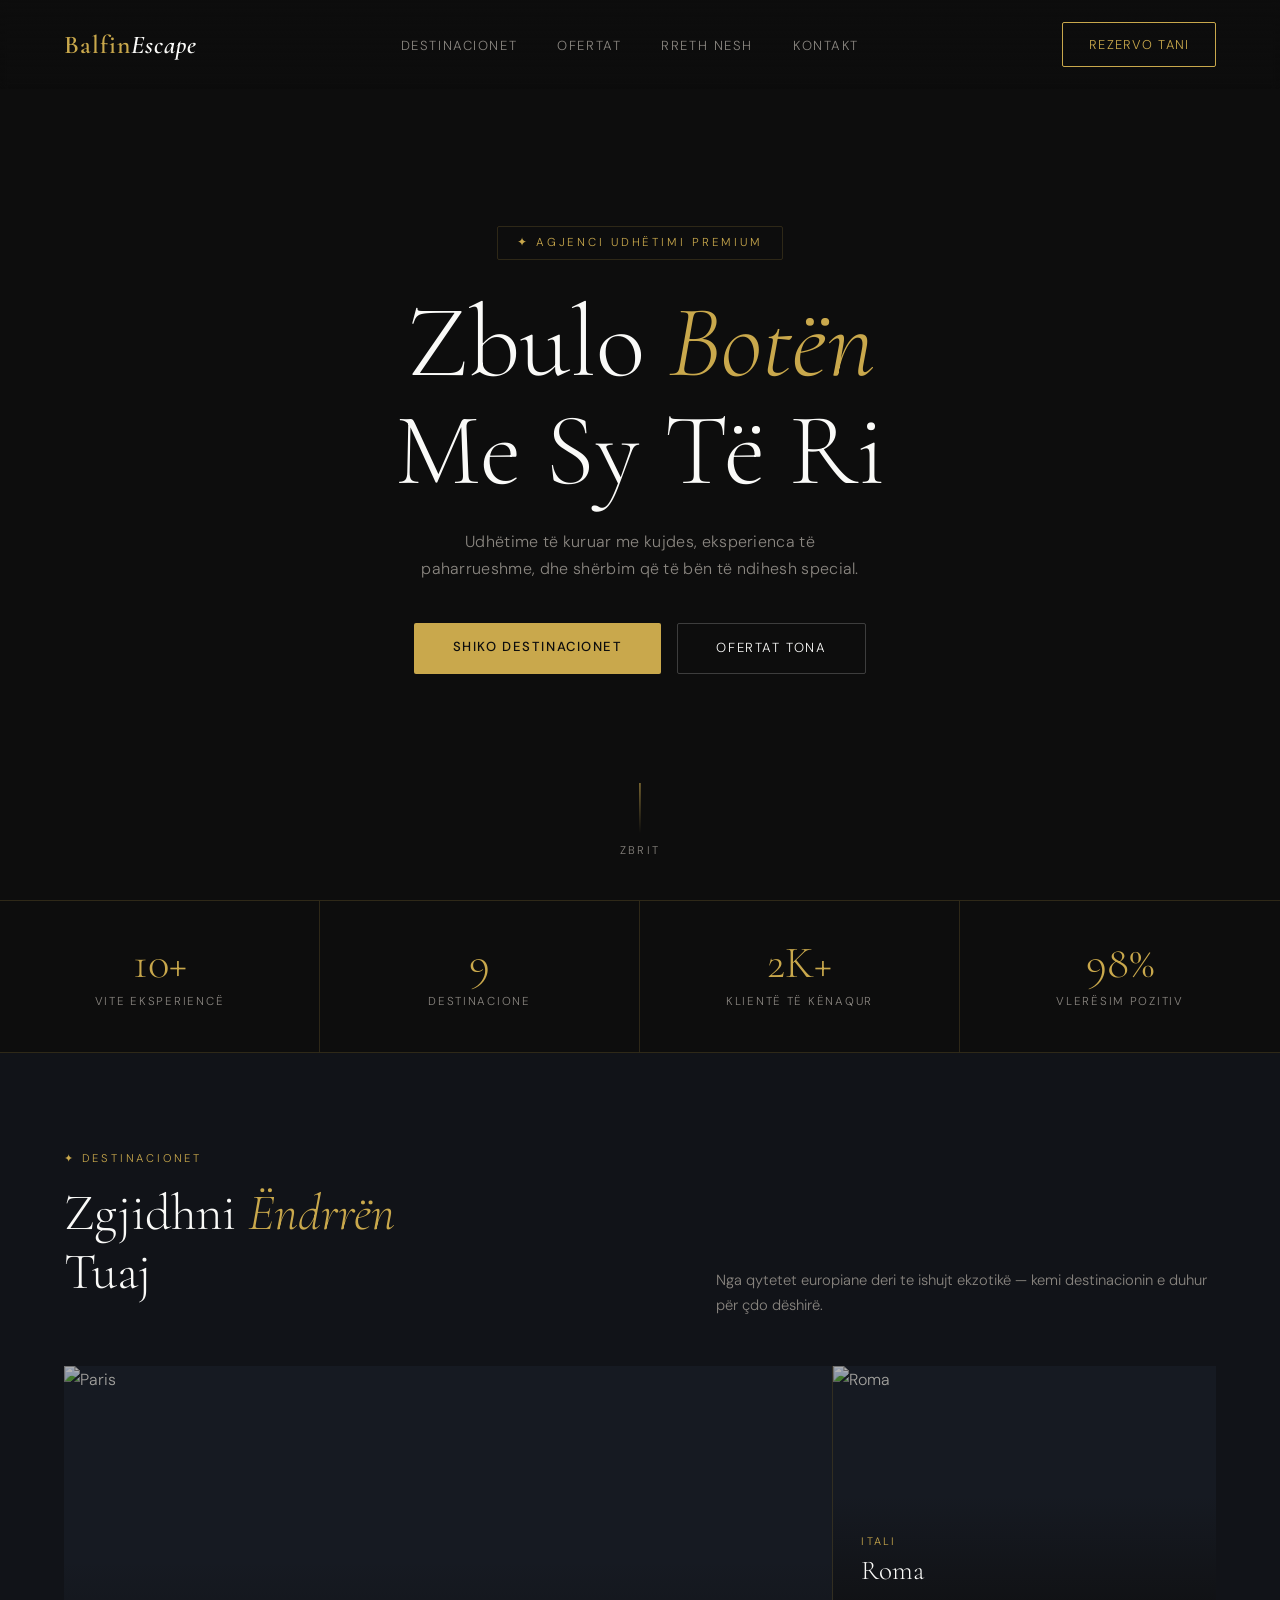
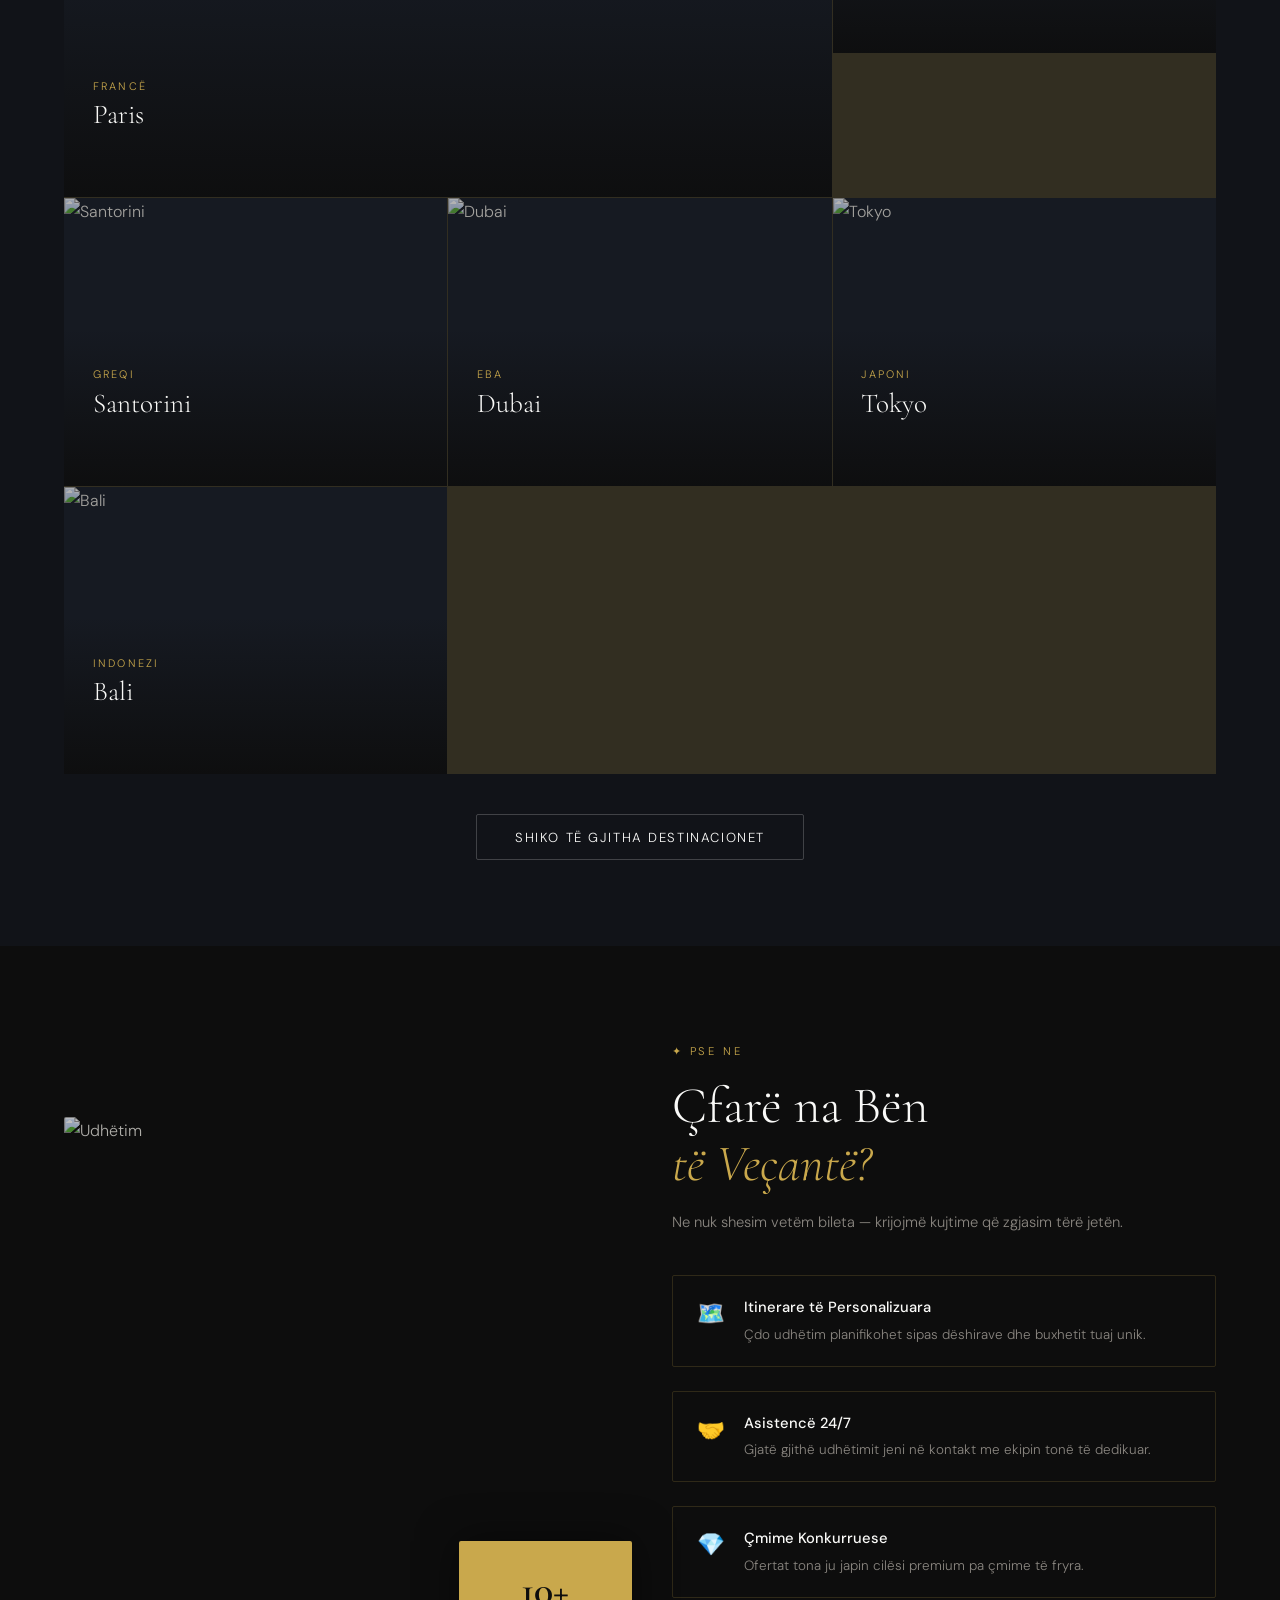
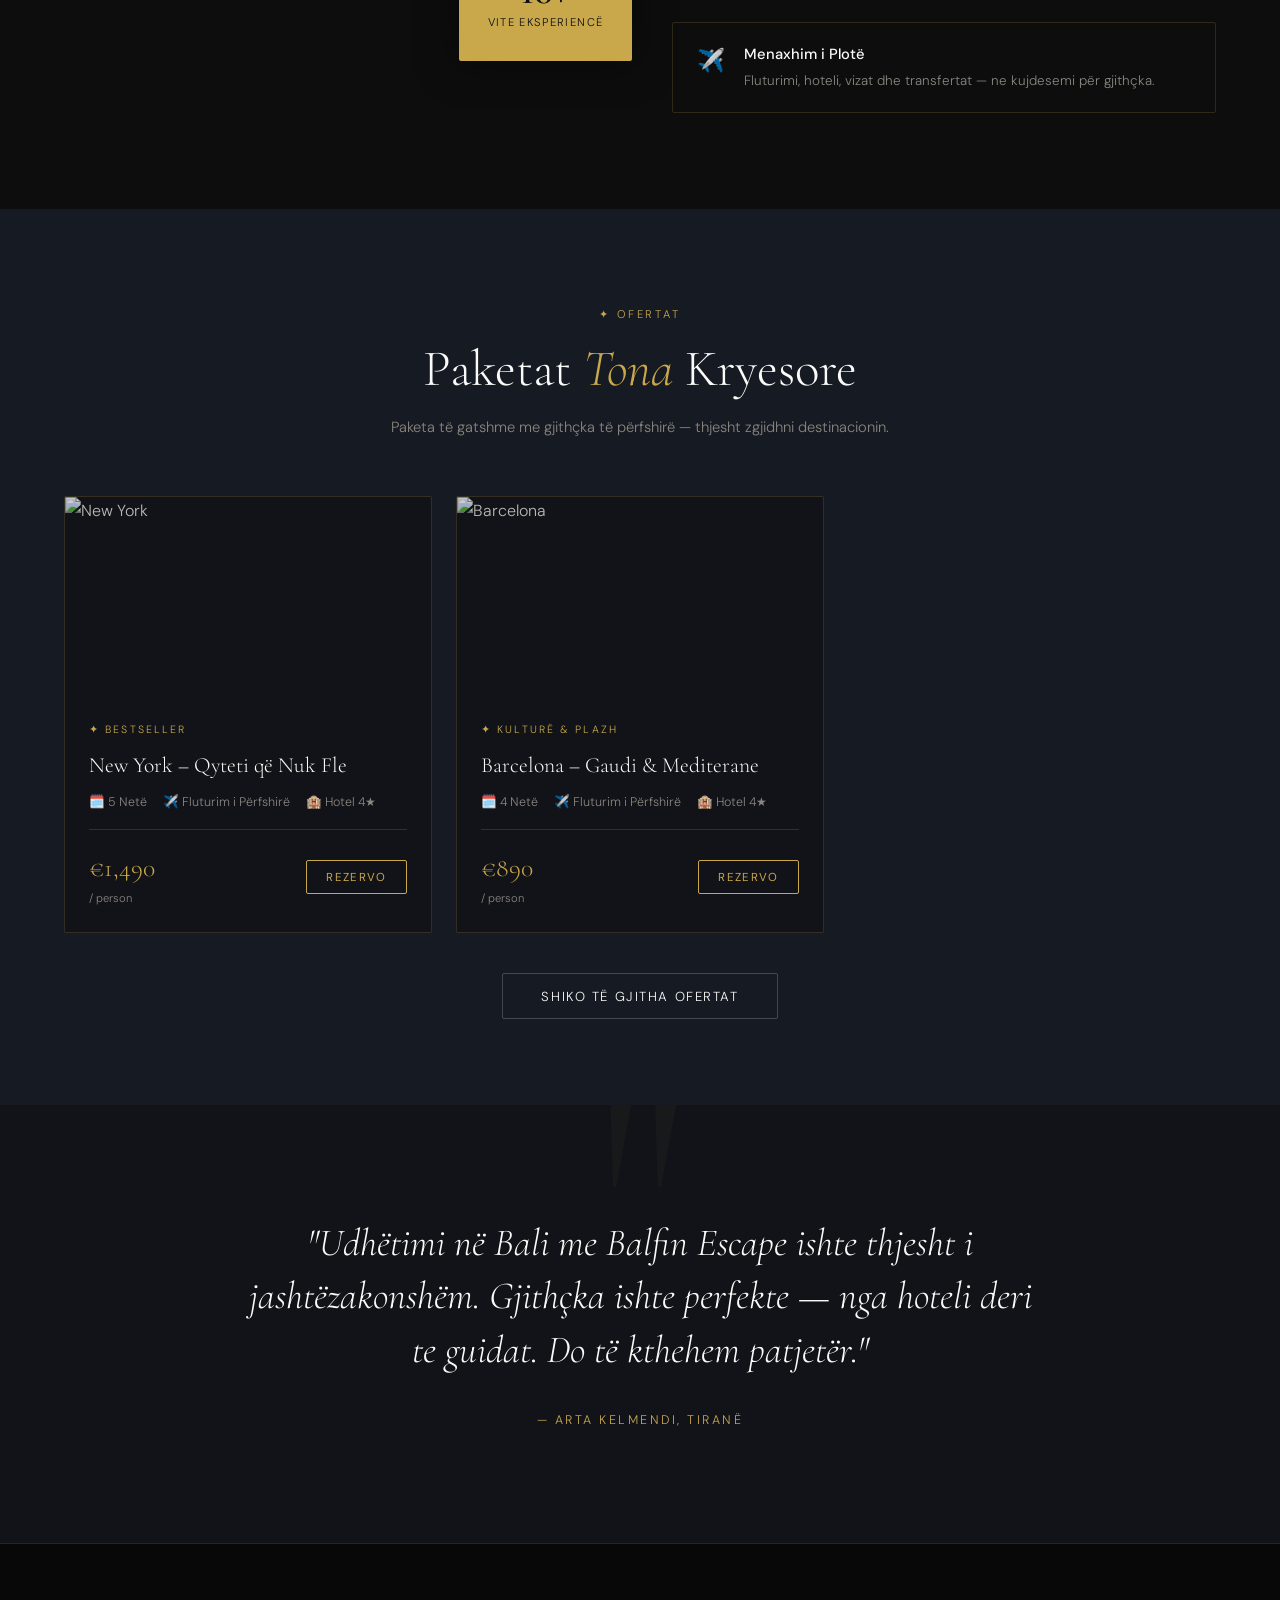
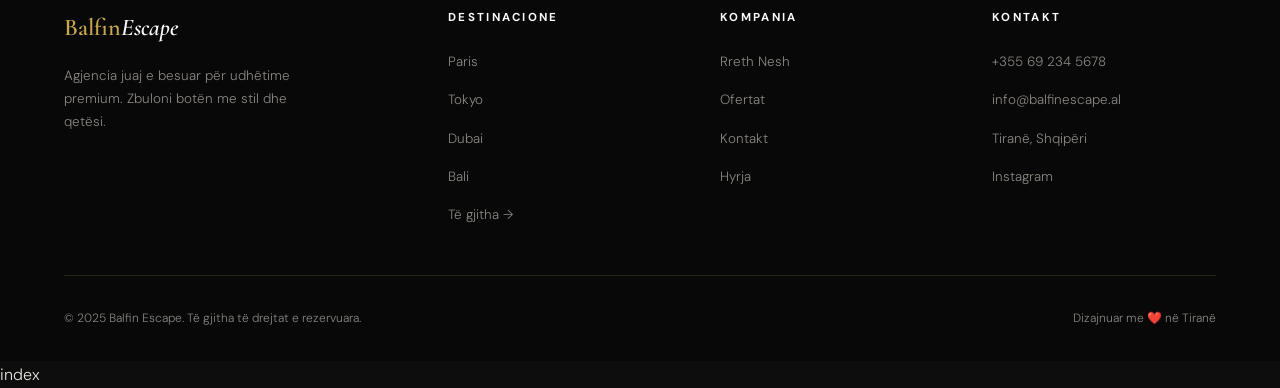
==== TravelAgency_Final/index.html @ 467d6615 "Kodi i ri nga Thalia" ====
<!DOCTYPE html>
<html lang="sq">
<head>
  <meta charset="UTF-8" />
  <meta name="viewport" content="width=device-width, initial-scale=1.0"/>
  <title>Balfin Escape – Udhëtime që Nuk Harrohen</title>
  <link href="https://fonts.googleapis.com/css2?family=Cormorant+Garamond:ital,wght@0,300;0,400;0,600;1,300;1,400&family=DM+Sans:wght@300;400;500&display=swap" rel="stylesheet"/>
  <link rel="stylesheet" href="css/style.css">
</head>
<body>

<nav id="navbar">
  <div class="nav-logo">Balfin<span>Escape</span></div>
  <ul class="nav-links">
    <li><a href="#destinations">Destinacionet</a></li>
    <li><a href="#offers">Ofertat</a></li>
    <li><a href="#why">Rreth Nesh</a></li>
    <li><a href="contact.html">Kontakt</a></li>
  </ul>
  <a href="booking.html" class="nav-cta">Rezervo Tani</a>
</nav>

<section class="hero">
  <div class="hero-bg"></div>
  <div class="hero-content">
    <div class="hero-tag">✦ Agjenci Udhëtimi Premium</div>
    <h1>Zbulo <em>Botën</em><br/>Me Sy Të Ri</h1>
    <p>Udhëtime të kuruar me kujdes, eksperienca të paharrueshme, dhe shërbim që të bën të ndihesh special.</p>
    <div class="hero-btns">
      <a href="#destinations" class="btn-primary">Shiko Destinacionet</a>
      <a href="offers.html" class="btn-outline">Ofertat Tona</a>
    </div>
  </div>
  <div class="hero-scroll">
    <div class="scroll-line"></div>
    Zbrit
  </div>
</section>

<div class="stats">
  <div class="stat-item"><div class="stat-num">10+</div><div class="stat-label">Vite Eksperiencë</div></div>
  <div class="stat-item"><div class="stat-num">9</div><div class="stat-label">Destinacione</div></div>
  <div class="stat-item"><div class="stat-num">2K+</div><div class="stat-label">Klientë të Kënaqur</div></div>
  <div class="stat-item"><div class="stat-num">98%</div><div class="stat-label">Vlerësim Pozitiv</div></div>
</div>

<section id="destinations">
  <div class="destinations-header">
    <div>
      <div class="section-label">✦ Destinacionet</div>
      <h2 class="section-title">Zgjidhni <em>Ëndrrën</em><br/>Tuaj</h2>
    </div>
    <p class="section-sub">Nga qytetet europiane deri te ishujt ekzotikë — kemi destinacionin e duhur për çdo dëshirë.</p>
  </div>
  <div class="dest-grid">
    <div class="dest-card">
      <img src="https://images.unsplash.com/photo-1499856871958-5b9627545d1a?w=1200&q=80" alt="Paris"/>
      <div class="dest-overlay"><div class="dest-country">Francë</div><div class="dest-city">Paris</div><a href="destinations.html" class="dest-btn">Zbulo →</a></div>
    </div>
    <div class="dest-card">
      <img src="https://images.unsplash.com/photo-1515542622106-78bda8ba0e5b?w=800&q=80" alt="Roma"/>
      <div class="dest-overlay"><div class="dest-country">Itali</div><div class="dest-city">Roma</div><a href="destinations.html" class="dest-btn">Zbulo →</a></div>
    </div>
    <div class="dest-card">
      <img src="https://images.unsplash.com/photo-1513407030348-c983a97b98d8?w=800&q=80" alt="Santorini"/>
      <div class="dest-overlay"><div class="dest-country">Greqi</div><div class="dest-city">Santorini</div><a href="destinations.html" class="dest-btn">Zbulo →</a></div>
    </div>
    <div class="dest-card">
      <img src="https://images.unsplash.com/photo-1518684079-3c830dcef090?w=800&q=80" alt="Dubai"/>
      <div class="dest-overlay"><div class="dest-country">EBA</div><div class="dest-city">Dubai</div><a href="destinations.html" class="dest-btn">Zbulo →</a></div>
    </div>
    <div class="dest-card">
      <img src="https://images.unsplash.com/photo-1540959733332-eab4deabeeaf?w=800&q=80" alt="Tokyo"/>
      <div class="dest-overlay"><div class="dest-country">Japoni</div><div class="dest-city">Tokyo</div><a href="destinations.html" class="dest-btn">Zbulo →</a></div>
    </div>
    <div class="dest-card">
      <img src="https://images.unsplash.com/photo-1537996194471-e657df975ab4?w=800&q=80" alt="Bali"/>
      <div class="dest-overlay"><div class="dest-country">Indonezi</div><div class="dest-city">Bali</div><a href="destinations.html" class="dest-btn">Zbulo →</a></div>
    </div>
  </div>
  <div style="text-align:center;margin-top:3rem;">
    <a href="destinations.html" class="btn-outline">Shiko të gjitha Destinacionet</a>
  </div>
</section>

<section id="why">
  <div class="why-grid">
    <div class="why-visual">
      <img class="why-img" src="https://images.unsplash.com/photo-1488085061387-422e29b40080?w=900&q=80" alt="Udhëtim"/>
      <div class="why-badge"><div class="badge-num">10+</div><div class="badge-text">Vite Eksperiencë</div></div>
    </div>
    <div>
      <div class="section-label">✦ Pse Ne</div>
      <h2 class="section-title">Çfarë na Bën<br/><em>të Veçantë?</em></h2>
      <p class="section-sub" style="margin-bottom:0;">Ne nuk shesim vetëm bileta — krijojmë kujtime që zgjasim tërë jetën.</p>
      <ul class="why-list">
        <li class="why-item"><span class="why-icon">🗺️</span><div><div class="why-item-title">Itinerare të Personalizuara</div><div class="why-item-text">Çdo udhëtim planifikohet sipas dëshirave dhe buxhetit tuaj unik.</div></div></li>
        <li class="why-item"><span class="why-icon">🤝</span><div><div class="why-item-title">Asistencë 24/7</div><div class="why-item-text">Gjatë gjithë udhëtimit jeni në kontakt me ekipin tonë të dedikuar.</div></div></li>
        <li class="why-item"><span class="why-icon">💎</span><div><div class="why-item-title">Çmime Konkurruese</div><div class="why-item-text">Ofertat tona ju japin cilësi premium pa çmime të fryra.</div></div></li>
        <li class="why-item"><span class="why-icon">✈️</span><div><div class="why-item-title">Menaxhim i Plotë</div><div class="why-item-text">Fluturimi, hoteli, vizat dhe transfertat — ne kujdesemi për gjithçka.</div></div></li>
      </ul>
    </div>
  </div>
</section>

<section id="offers">
  <div style="text-align:center;margin-bottom:3.5rem;">
    <div class="section-label">✦ Ofertat</div>
    <h2 class="section-title">Paketat <em>Tona</em> Kryesore</h2>
    <p class="section-sub" style="margin:0 auto;">Paketa të gatshme me gjithçka të përfshirë — thjesht zgjidhni destinacionin.</p>
  </div>
  <div class="offers-grid">
    <div class="offer-card">
      <div class="offer-img"><img src="https://images.unsplash.com/photo-1538970272646-f61fabb3a8a2?w=600&q=80" alt="New York"/></div>
      <div class="offer-body">
        <div class="offer-tag">✦ Bestseller</div>
        <div class="offer-title">New York – Qyteti që Nuk Fle</div>
        <div class="offer-details"><span>🗓️ 5 Netë</span><span>✈️ Fluturim i Përfshirë</span><span>🏨 Hotel 4★</span></div>
        <div class="offer-price"><div><div class="price-num">€1,490</div><div class="price-per">/ person</div></div><button class="book-btn" onclick="location.href='booking.html'">Rezervo</button></div>
      </div>
    </div>
    <div class="offer-card">
      <div class="offer-img"><img src="https://images.unsplash.com/photo-1583422409516-2895a77efded?w=600&q=80" alt="Barcelona"/></div>
      <div class="offer-body">
        <div class="offer-tag">✦ Kulturë & Plazh</div>
        <div class="offer-title">Barcelona – Gaudi & Mediterane</div>
        <div class="offer-details"><span>🗓️ 4 Netë</span><span>✈️ Fluturim i Përfshirë</span><span>🏨 Hotel 4★</span></div>
        <div class="offer-price"><div><div class="price-num">€890</div><div class="price-per">/ person</div></div><button class="book-btn" onclick="location.href='booking.html'">Rezervo</button></div>
      </div>
    </div>
  </div>
  <div style="text-align:center;margin-top:3rem;"><a href="offers.html" class="btn-outline">Shiko të gjitha Ofertat</a></div>
</section>

<section id="testimonial">
  <p class="testimonial-text">"Udhëtimi në Bali me Balfin Escape ishte thjesht i jashtëzakonshëm. Gjithçka ishte perfekte — nga hoteli deri te guidat. Do të kthehem patjetër."</p>
  <div class="testimonial-author">— Arta Kelmendi, Tiranë</div>
</section>

<footer>
  <div class="footer-grid">
    <div>
      <div class="footer-logo">Balfin<span>Escape</span></div>
      <p class="footer-desc">Agjencia juaj e besuar për udhëtime premium. Zbuloni botën me stil dhe qetësi.</p>
    </div>
    <div class="footer-col">
      <h4>Destinacione</h4>
      <ul><li><a href="destinations.html">Paris</a></li><li><a href="destinations.html">Tokyo</a></li><li><a href="destinations.html">Dubai</a></li><li><a href="destinations.html">Bali</a></li><li><a href="destinations.html">Të gjitha →</a></li></ul>
    </div>
    <div class="footer-col">
      <h4>Kompania</h4>
      <ul><li><a href="about.html">Rreth Nesh</a></li><li><a href="offers.html">Ofertat</a></li><li><a href="contact.html">Kontakt</a></li><li><a href="login.html">Hyrja</a></li></ul>
    </div>
    <div class="footer-col">
      <h4>Kontakt</h4>
      <ul><li><a href="tel:+355692345678">+355 69 234 5678</a></li><li><a href="mailto:info@balfinescape.al">info@balfinescape.al</a></li><li><a href="#">Tiranë, Shqipëri</a></li><li><a href="#">Instagram</a></li></ul>
    </div>
  </div>
  <div class="footer-bottom">
    <span>© 2025 Balfin Escape. Të gjitha të drejtat e rezervuara.</span>
    <span>Dizajnuar me ❤️ në Tiranë</span>
  </div>
</footer>

<script src="js/script.js"></script>
</body>
</html> index
---- TravelAgency_Final/css/style.css ----
:root {
  --gold:       #C9A84C;
  --gold-light: #E8D5A3;
  --dark:       #0D0D0D;
  --deep:       #111318;
  --panel:      #161A22;
  --border:     rgba(201,168,76,0.18);
  --text:       #E8E6E0;
  --muted:      #8A8680;
  --white:      #FAFAF8;
}

*, *::before, *::after { margin: 0; padding: 0; box-sizing: border-box; }
html { scroll-behavior: smooth; }
body {
  background: var(--dark);
  color: var(--text);
  font-family: 'DM Sans', sans-serif;
  font-weight: 300;
  line-height: 1.7;
  overflow-x: hidden;
}
a { text-decoration: none; color: inherit; }
img { display: block; width: 100%; object-fit: cover; }


nav {
  position: fixed; top: 0; left: 0; right: 0; z-index: 100;
  display: flex; align-items: center; justify-content: space-between;
  padding: 1.4rem 4rem;
  background: linear-gradient(to bottom, rgba(13,13,13,0.95), transparent);
  backdrop-filter: blur(4px);
  transition: background 0.4s;
}
nav.scrolled { background: rgba(13,13,13,0.97); border-bottom: 1px solid var(--border); }
.nav-logo { font-family: 'Cormorant Garamond', serif; font-size: 1.6rem; font-weight: 600; color: var(--gold); letter-spacing: 0.04em; }
.nav-logo span { color: var(--white); font-style: italic; }
.nav-links { display: flex; gap: 2.5rem; list-style: none; }
.nav-links a { font-size: 0.82rem; letter-spacing: 0.12em; text-transform: uppercase; color: var(--muted); transition: color 0.3s; }
.nav-links a:hover { color: var(--gold); }
.nav-cta { font-size: 0.8rem; letter-spacing: 0.1em; text-transform: uppercase; padding: 0.65rem 1.6rem; border: 1px solid var(--gold); color: var(--gold); border-radius: 2px; transition: background 0.3s, color 0.3s; }
.nav-cta:hover { background: var(--gold); color: var(--dark); }


.hero { position: relative; height: 100vh; display: flex; align-items: center; justify-content: center; overflow: hidden; }
.hero-bg {
  position: absolute; inset: 0;
  background: linear-gradient(to bottom, rgba(13,13,13,0.3) 0%, rgba(13,13,13,0.65) 60%, rgba(13,13,13,1) 100%),
    url('https://images.unsplash.com/photo-1506905925346-21bda4d32df4?w=1800&q=80') center/cover no-repeat;
  transform: scale(1.05);
  animation: heroZoom 12s ease-in-out infinite alternate;
}
@keyframes heroZoom { from { transform: scale(1.05); } to { transform: scale(1.12); } }
.hero-content { position: relative; z-index: 2; text-align: center; padding: 0 1.5rem; animation: fadeUp 1.2s ease both; }
@keyframes fadeUp { from { opacity: 0; transform: translateY(30px); } to { opacity: 1; transform: translateY(0); } }
.hero-tag { display: inline-block; font-size: 0.72rem; letter-spacing: 0.25em; text-transform: uppercase; color: var(--gold); border: 1px solid var(--border); padding: 0.4rem 1.2rem; border-radius: 2px; margin-bottom: 1.8rem; }
.hero h1 { font-family: 'Cormorant Garamond', serif; font-size: clamp(3.2rem, 8vw, 7.5rem); font-weight: 300; line-height: 1.05; color: var(--white); margin-bottom: 1.5rem; }
.hero h1 em { color: var(--gold); font-style: italic; }
.hero p { font-size: 1rem; color: var(--muted); max-width: 460px; margin: 0 auto 2.5rem; letter-spacing: 0.02em; }
.hero-btns { display: flex; gap: 1rem; justify-content: center; flex-wrap: wrap; }
.btn-primary { background: var(--gold); color: var(--dark); padding: 0.85rem 2.4rem; font-size: 0.82rem; letter-spacing: 0.12em; text-transform: uppercase; font-weight: 500; border-radius: 2px; transition: opacity 0.3s; }
.btn-primary:hover { opacity: 0.85; }
.btn-outline { border: 1px solid rgba(255,255,255,0.2); color: var(--white); padding: 0.85rem 2.4rem; font-size: 0.82rem; letter-spacing: 0.12em; text-transform: uppercase; border-radius: 2px; transition: border-color 0.3s, color 0.3s; }
.btn-outline:hover { border-color: var(--gold); color: var(--gold); }
.hero-scroll { position: absolute; bottom: 2.5rem; left: 50%; transform: translateX(-50%); display: flex; flex-direction: column; align-items: center; gap: 0.5rem; color: var(--muted); font-size: 0.7rem; letter-spacing: 0.18em; text-transform: uppercase; }
.scroll-line { width: 1px; height: 50px; background: linear-gradient(to bottom, var(--gold), transparent); animation: scrollPulse 2s ease-in-out infinite; }
@keyframes scrollPulse { 0%, 100% { opacity: 0.4; } 50% { opacity: 1; } }


.stats { display: grid; grid-template-columns: repeat(4, 1fr); border-top: 1px solid var(--border); border-bottom: 1px solid var(--border); }
.stat-item { padding: 2.5rem 2rem; text-align: center; border-right: 1px solid var(--border); transition: background 0.3s; }
.stat-item:last-child { border-right: none; }
.stat-item:hover { background: var(--panel); }
.stat-num { font-family: 'Cormorant Garamond', serif; font-size: 2.8rem; font-weight: 300; color: var(--gold); line-height: 1; }
.stat-label { font-size: 0.72rem; letter-spacing: 0.15em; text-transform: uppercase; color: var(--muted); margin-top: 0.4rem; }


section { padding: 6rem 4rem; }
.section-label { font-size: 0.7rem; letter-spacing: 0.25em; text-transform: uppercase; color: var(--gold); margin-bottom: 1rem; }
.section-title { font-family: 'Cormorant Garamond', serif; font-size: clamp(2.2rem, 4vw, 3.5rem); font-weight: 300; line-height: 1.15; color: var(--white); margin-bottom: 1rem; }
.section-title em { font-style: italic; color: var(--gold); }
.section-sub { font-size: 0.92rem; color: var(--muted); max-width: 500px; margin-bottom: 3.5rem; }


#destinations { background: var(--deep); }
.destinations-header { display: flex; justify-content: space-between; align-items: flex-end; margin-bottom: 3rem; flex-wrap: wrap; gap: 1rem; }
.destinations-header .section-sub { margin-bottom: 0; }
.dest-grid { display: grid; grid-template-columns: repeat(3, 1fr); gap: 1px; background: var(--border); }
.dest-card { position: relative; overflow: hidden; cursor: pointer; aspect-ratio: 4/3; background: var(--panel); }
.dest-card:nth-child(1) { grid-column: span 2; aspect-ratio: 16/9; }
.dest-card img { height: 100%; width: 100%; object-fit: cover; transition: transform 0.7s ease, filter 0.5s ease; filter: brightness(0.7) saturate(0.9); }
.dest-card:hover img { transform: scale(1.08); filter: brightness(0.5) saturate(0.7); }
.dest-overlay { position: absolute; inset: 0; background: linear-gradient(to top, rgba(13,13,13,0.9) 0%, transparent 55%); display: flex; flex-direction: column; justify-content: flex-end; padding: 1.8rem; }
.dest-country { font-size: 0.68rem; letter-spacing: 0.2em; text-transform: uppercase; color: var(--gold); margin-bottom: 0.3rem; }
.dest-city { font-family: 'Cormorant Garamond', serif; font-size: 1.7rem; font-weight: 300; color: var(--white); line-height: 1.1; }
.dest-btn { margin-top: 1rem; display: inline-block; font-size: 0.72rem; letter-spacing: 0.15em; text-transform: uppercase; color: var(--gold); border-bottom: 1px solid var(--gold); padding-bottom: 2px; opacity: 0; transform: translateY(8px); transition: opacity 0.4s, transform 0.4s; }
.dest-card:hover .dest-btn { opacity: 1; transform: translateY(0); }


#why { background: var(--dark); }
.why-grid { display: grid; grid-template-columns: 1fr 1fr; gap: 4rem; align-items: center; }
.why-visual { position: relative; }
.why-img { width: 100%; height: 520px; object-fit: cover; border-radius: 2px; filter: brightness(0.75); }
.why-badge { position: absolute; bottom: -1.5rem; right: -1.5rem; background: var(--gold); color: var(--dark); padding: 1.8rem; text-align: center; border-radius: 2px; box-shadow: 0 0 40px rgba(0,0,0,0.5); }
.badge-num { font-family: 'Cormorant Garamond', serif; font-size: 2.5rem; font-weight: 600; line-height: 1; }
.badge-text { font-size: 0.7rem; letter-spacing: 0.12em; text-transform: uppercase; margin-top: 0.2rem; }
.why-list { list-style: none; display: flex; flex-direction: column; gap: 1.5rem; margin-top: 2.5rem; }
.why-item { display: flex; gap: 1.2rem; padding: 1.2rem 1.5rem; border: 1px solid var(--border); border-radius: 2px; transition: border-color 0.3s, background 0.3s; }
.why-item:hover { border-color: var(--gold); background: var(--panel); }
.why-icon { font-size: 1.4rem; flex-shrink: 0; }
.why-item-title { font-weight: 500; color: var(--white); margin-bottom: 0.2rem; font-size: 0.92rem; }
.why-item-text { font-size: 0.84rem; color: var(--muted); }


#offers { background: var(--panel); }
.offers-grid { display: grid; grid-template-columns: repeat(3, 1fr); gap: 1.5rem; }
.offer-card { background: var(--deep); border: 1px solid var(--border); border-radius: 2px; overflow: hidden; transition: transform 0.4s, border-color 0.4s; }
.offer-card:hover { transform: translateY(-6px); border-color: var(--gold); }
.offer-img { height: 200px; overflow: hidden; }
.offer-img img { height: 100%; transition: transform 0.6s; filter: brightness(0.8); }
.offer-card:hover .offer-img img { transform: scale(1.06); }
.offer-body { padding: 1.5rem; }
.offer-tag { font-size: 0.66rem; letter-spacing: 0.2em; text-transform: uppercase; color: var(--gold); margin-bottom: 0.5rem; }
.offer-title { font-family: 'Cormorant Garamond', serif; font-size: 1.35rem; color: var(--white); margin-bottom: 0.5rem; }
.offer-details { display: flex; gap: 1rem; font-size: 0.78rem; color: var(--muted); flex-wrap: wrap; }
.offer-price { display: flex; align-items: center; justify-content: space-between; margin-top: 1rem; padding-top: 1rem; border-top: 1px solid var(--border); }
.price-num { font-family: 'Cormorant Garamond', serif; font-size: 1.6rem; color: var(--gold); font-weight: 300; }
.price-per { font-size: 0.7rem; color: var(--muted); }
.book-btn { font-size: 0.72rem; letter-spacing: 0.12em; text-transform: uppercase; padding: 0.55rem 1.2rem; background: transparent; border: 1px solid var(--gold); color: var(--gold); border-radius: 2px; cursor: pointer; transition: background 0.3s, color 0.3s; font-family: 'DM Sans', sans-serif; }
.book-btn:hover { background: var(--gold); color: var(--dark); }


#testimonial { background: var(--deep); text-align: center; padding: 7rem 4rem; position: relative; overflow: hidden; }
#testimonial::before { content: '"'; font-family: 'Cormorant Garamond', serif; font-size: 20rem; font-weight: 300; color: var(--gold); opacity: 0.04; position: absolute; top: -4rem; left: 50%; transform: translateX(-50%); line-height: 1; pointer-events: none; }
.testimonial-text { font-family: 'Cormorant Garamond', serif; font-size: clamp(1.5rem, 3vw, 2.5rem); font-weight: 300; font-style: italic; color: var(--white); max-width: 800px; margin: 0 auto 2rem; line-height: 1.4; position: relative; z-index: 1; }
.testimonial-author { font-size: 0.78rem; letter-spacing: 0.2em; text-transform: uppercase; color: var(--gold); }


footer { background: #080808; border-top: 1px solid var(--border); padding: 4rem 4rem 2rem; }
.footer-grid { display: grid; grid-template-columns: 1.5fr 1fr 1fr 1fr; gap: 3rem; padding-bottom: 3rem; border-bottom: 1px solid var(--border); margin-bottom: 2rem; }
.footer-logo { font-family: 'Cormorant Garamond', serif; font-size: 1.5rem; font-weight: 600; color: var(--gold); margin-bottom: 1rem; }
.footer-logo span { color: var(--white); font-style: italic; }
.footer-desc { font-size: 0.84rem; color: var(--muted); line-height: 1.7; max-width: 240px; }
.footer-col h4 { font-size: 0.72rem; letter-spacing: 0.2em; text-transform: uppercase; color: var(--white); margin-bottom: 1.2rem; }
.footer-col ul { list-style: none; display: flex; flex-direction: column; gap: 0.7rem; }
.footer-col ul li a { font-size: 0.84rem; color: var(--muted); transition: color 0.3s; }
.footer-col ul li a:hover { color: var(--gold); }
.footer-bottom { display: flex; justify-content: space-between; align-items: center; flex-wrap: wrap; gap: 1rem; font-size: 0.75rem; color: var(--muted); }


@media (max-width: 1100px) {
  nav { padding: 1.2rem 2rem; }
  section { padding: 5rem 2rem; }
  .dest-grid { grid-template-columns: repeat(2, 1fr); }
  .dest-card:nth-child(1) { grid-column: span 2; }
  .offers-grid { grid-template-columns: repeat(2, 1fr); }
  .why-grid { grid-template-columns: 1fr; }
  .why-badge { right: 1rem; }
  .footer-grid { grid-template-columns: 1fr 1fr; }
}
@media (max-width: 700px) {
  nav { padding: 1rem 1.5rem; }
  .nav-links, .nav-cta { display: none; }
  section { padding: 4rem 1.5rem; }
  .stats { grid-template-columns: repeat(2, 1fr); }
  .dest-grid { grid-template-columns: 1fr; }
  .dest-card:nth-child(1) { grid-column: span 1; }
  .offers-grid { grid-template-columns: 1fr; }
  .footer-grid { grid-template-columns: 1fr; gap: 2rem; }
  #testimonial { padding: 5rem 1.5rem; }
}
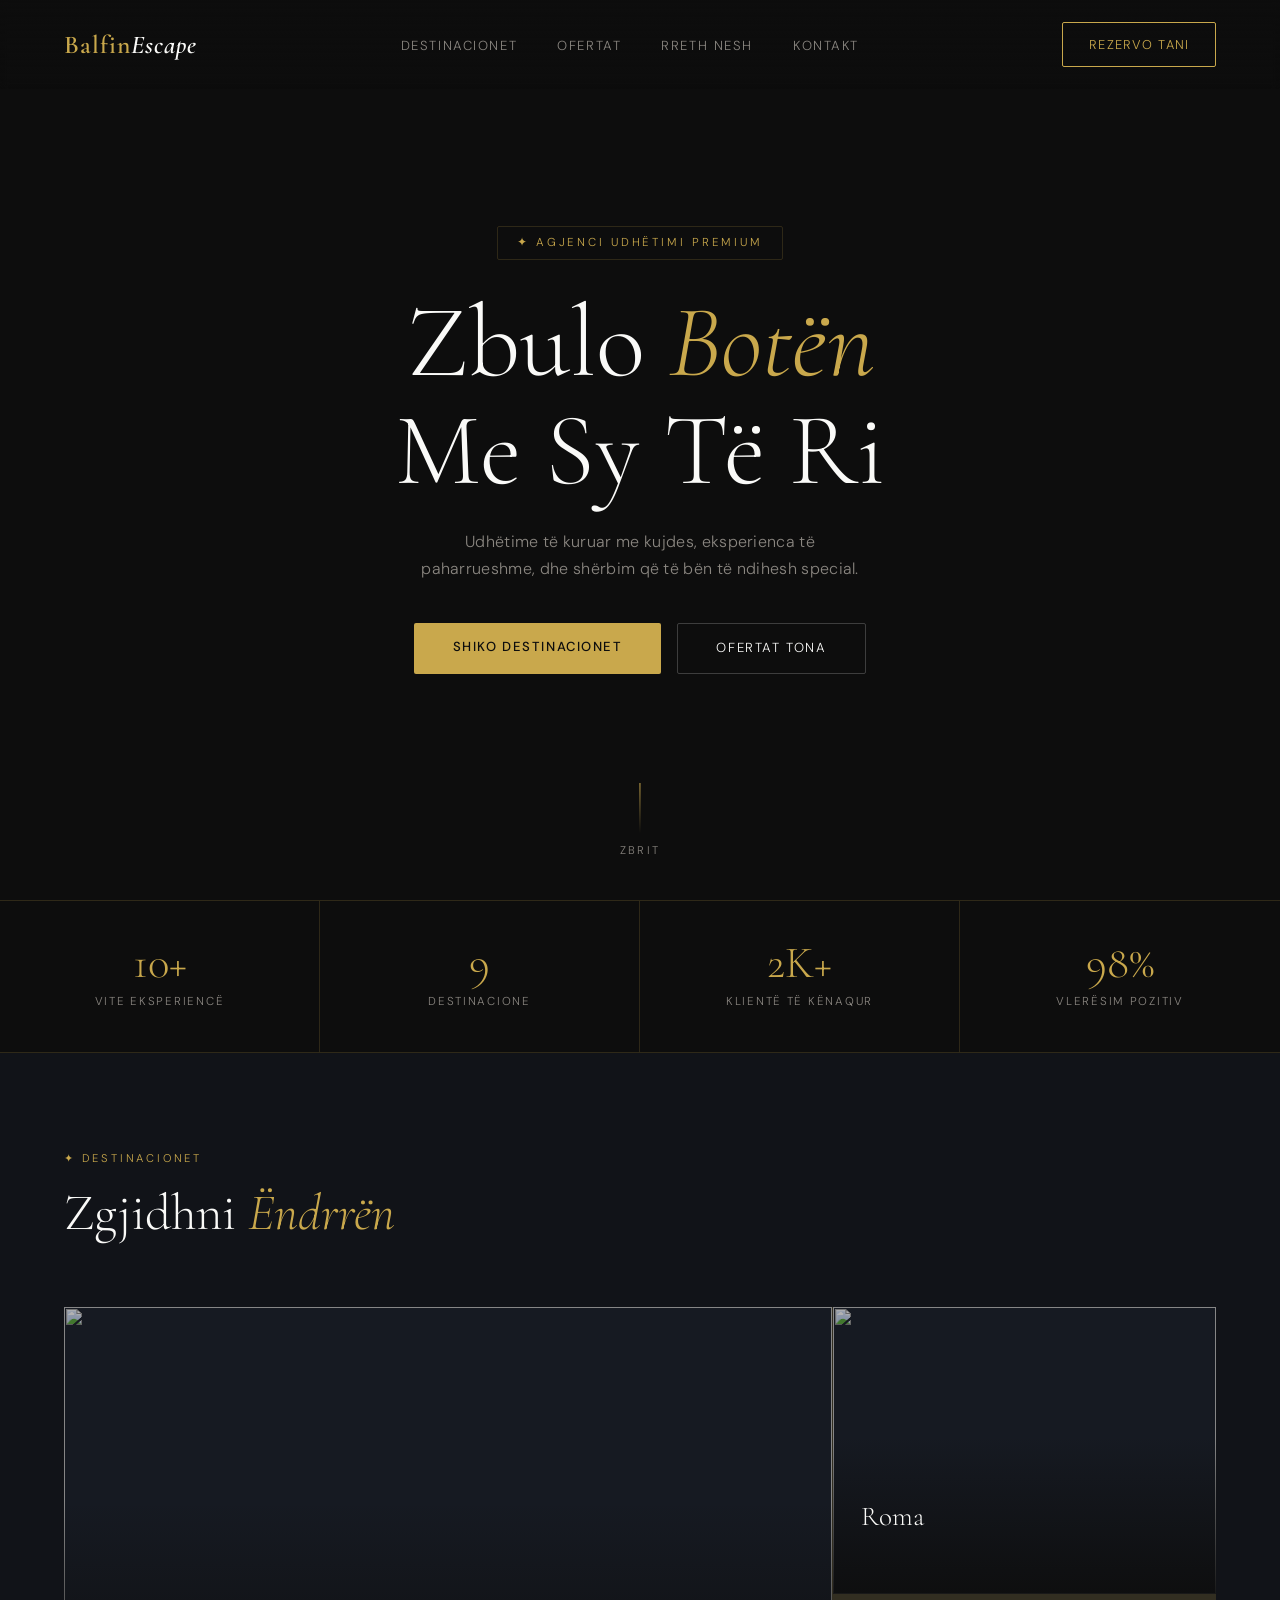
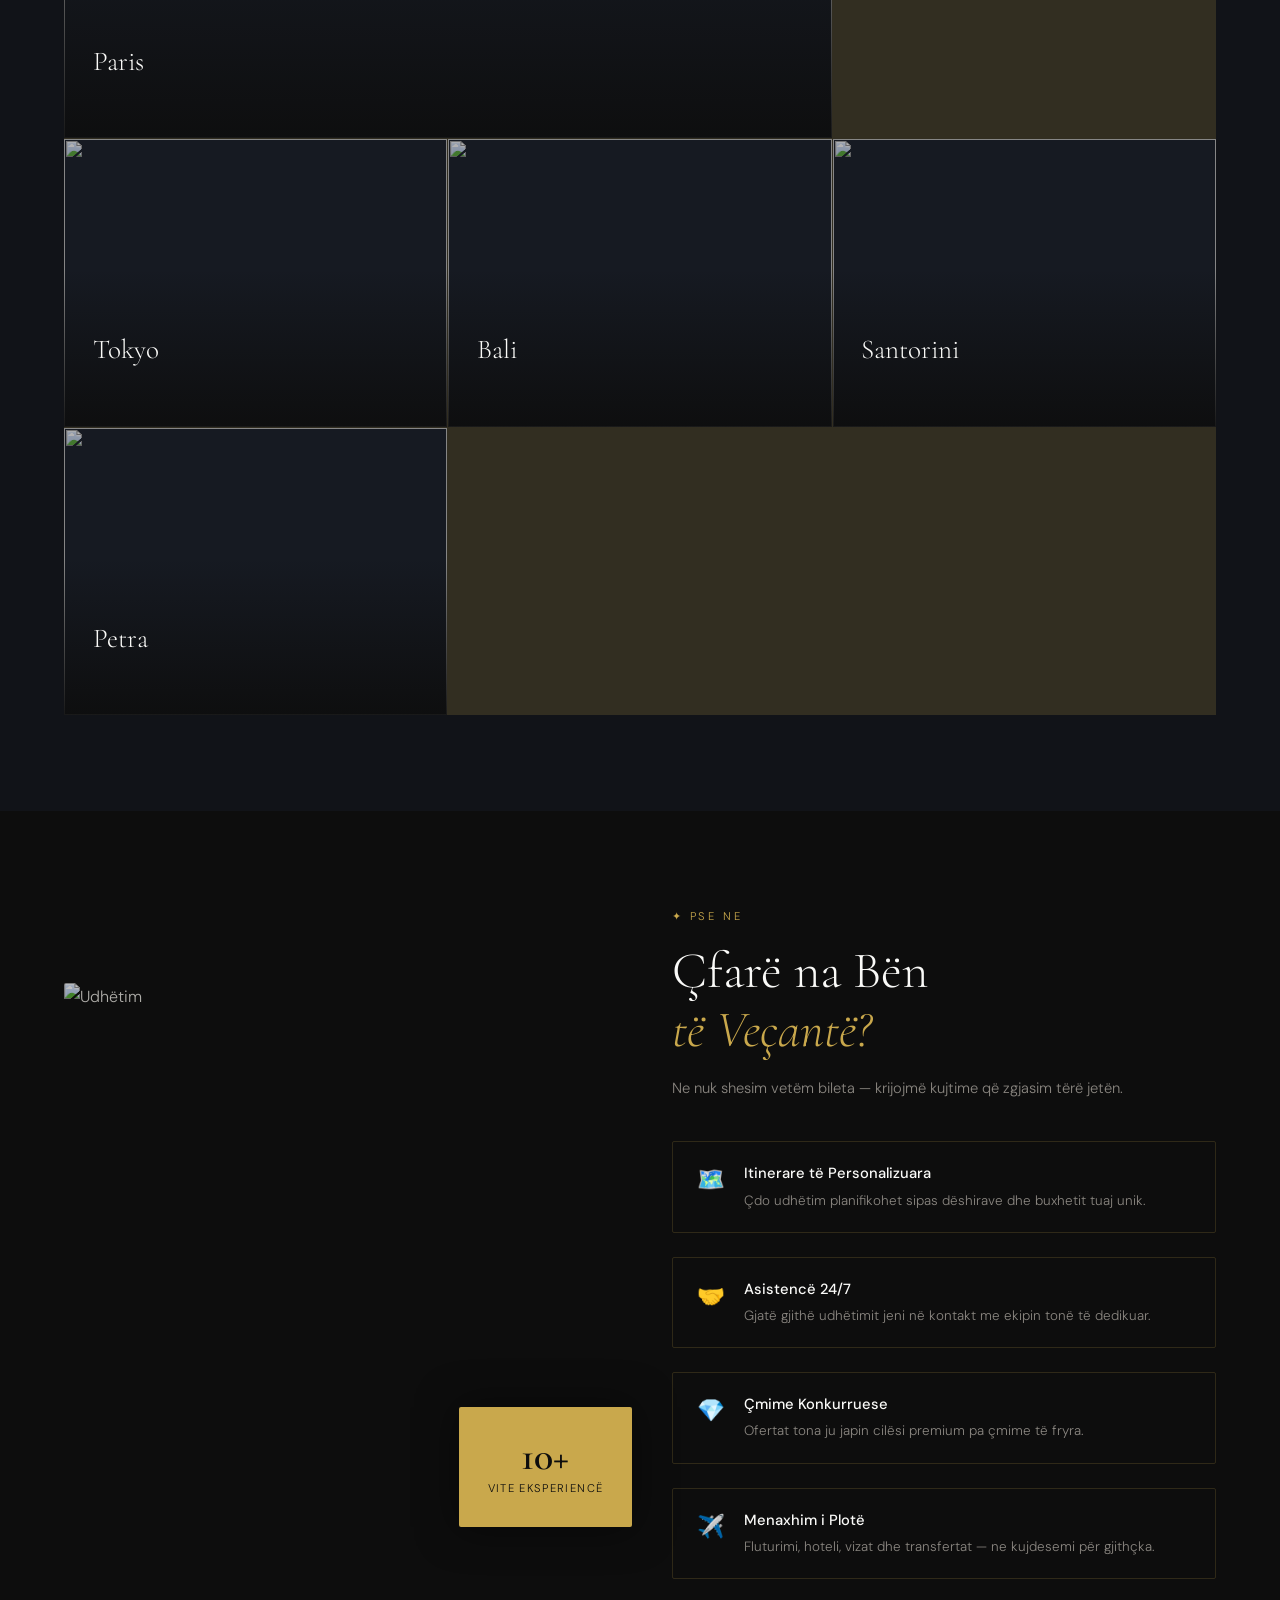
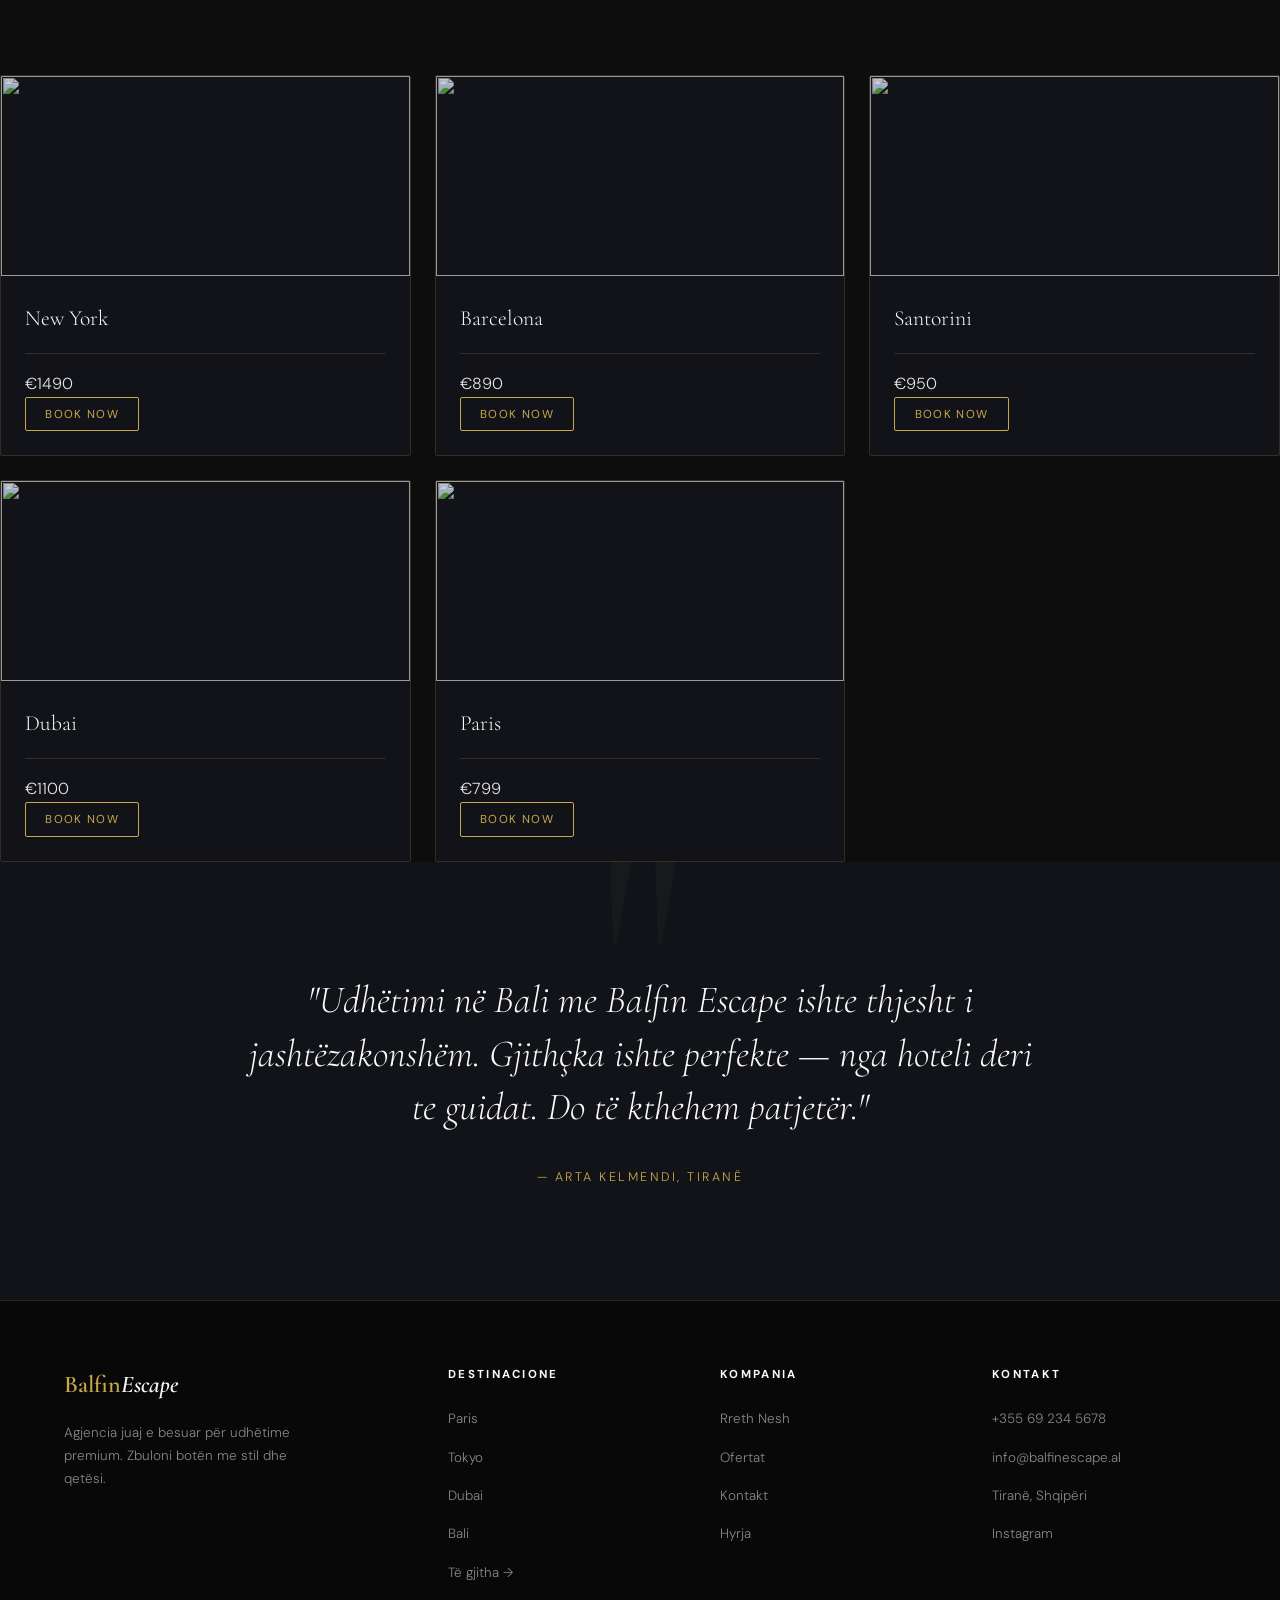
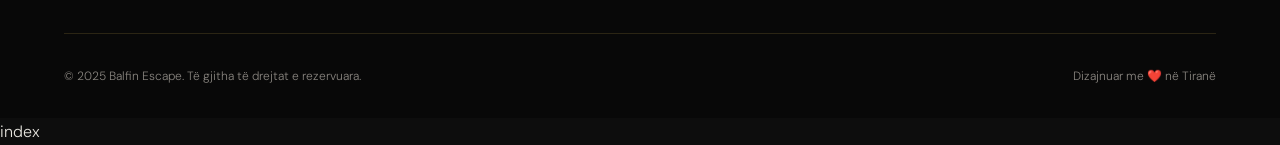
==== commit 32cb8be7: "Update index.html" ====
--- a/TravelAgency_Final/index.html
+++ b/TravelAgency_Final/index.html
@@ -48,38 +48,88 @@
   <div class="destinations-header">
     <div>
       <div class="section-label">✦ Destinacionet</div>
-      <h2 class="section-title">Zgjidhni <em>Ëndrrën</em><br/>Tuaj</h2>
-    </div>
-    <p class="section-sub">Nga qytetet europiane deri te ishujt ekzotikë — kemi destinacionin e duhur për çdo dëshirë.</p>
-  </div>
+      <h2 class="section-title">Zgjidhni <em>Ëndrrën</em></h2>
+    </div>
+  </div>
+
   <div class="dest-grid">
-    <div class="dest-card">
-      <img src="https://images.unsplash.com/photo-1499856871958-5b9627545d1a?w=1200&q=80" alt="Paris"/>
-      <div class="dest-overlay"><div class="dest-country">Francë</div><div class="dest-city">Paris</div><a href="destinations.html" class="dest-btn">Zbulo →</a></div>
-    </div>
-    <div class="dest-card">
-      <img src="https://images.unsplash.com/photo-1515542622106-78bda8ba0e5b?w=800&q=80" alt="Roma"/>
-      <div class="dest-overlay"><div class="dest-country">Itali</div><div class="dest-city">Roma</div><a href="destinations.html" class="dest-btn">Zbulo →</a></div>
-    </div>
-    <div class="dest-card">
-      <img src="https://images.unsplash.com/photo-1513407030348-c983a97b98d8?w=800&q=80" alt="Santorini"/>
-      <div class="dest-overlay"><div class="dest-country">Greqi</div><div class="dest-city">Santorini</div><a href="destinations.html" class="dest-btn">Zbulo →</a></div>
-    </div>
-    <div class="dest-card">
-      <img src="https://images.unsplash.com/photo-1518684079-3c830dcef090?w=800&q=80" alt="Dubai"/>
-      <div class="dest-overlay"><div class="dest-country">EBA</div><div class="dest-city">Dubai</div><a href="destinations.html" class="dest-btn">Zbulo →</a></div>
-    </div>
-    <div class="dest-card">
-      <img src="https://images.unsplash.com/photo-1540959733332-eab4deabeeaf?w=800&q=80" alt="Tokyo"/>
-      <div class="dest-overlay"><div class="dest-country">Japoni</div><div class="dest-city">Tokyo</div><a href="destinations.html" class="dest-btn">Zbulo →</a></div>
-    </div>
-    <div class="dest-card">
-      <img src="https://images.unsplash.com/photo-1537996194471-e657df975ab4?w=800&q=80" alt="Bali"/>
-      <div class="dest-overlay"><div class="dest-country">Indonezi</div><div class="dest-city">Bali</div><a href="destinations.html" class="dest-btn">Zbulo →</a></div>
-    </div>
-  </div>
-  <div style="text-align:center;margin-top:3rem;">
-    <a href="destinations.html" class="btn-outline">Shiko të gjitha Destinacionet</a>
+
+
+    <div class="dest-card">
+      <img src="https://images.unsplash.com/photo-1499856871958-5b9627545d1a">
+      <div class="dest-overlay">
+        <div class="dest-city">Paris</div>
+        <button class="dest-btn" onclick="bookDestination('Paris')">Book Now</button>
+      </div>
+    </div>
+
+
+    <div class="dest-card">
+      <img src="https://images.unsplash.com/photo-1515542622106-78bda8ba0e5b">
+      <div class="dest-overlay">
+        <div class="dest-city">Roma</div>
+        <button class="dest-btn" onclick="bookDestination('Roma')">Book Now</button>
+      </div>
+    </div>
+
+
+    <div class="dest-card">
+      <img src="https://images.unsplash.com/photo-1540959733332-eab4deabeeaf">
+      <div class="dest-overlay">
+        <div class="dest-city">Tokyo</div>
+        <button class="dest-btn" onclick="bookDestination('Tokyo')">Book Now</button>
+      </div>
+    </div>
+
+
+    <div class="dest-card">
+      <img src="https://images.unsplash.com/photo-1537996194471-e657df975ab4">
+      <div class="dest-overlay">
+        <div class="dest-city">Bali</div>
+        <button class="dest-btn" onclick="bookDestination('Bali')">Book Now</button>
+      </div>
+    </div>
+
+
+    <div class="dest-card">
+      <img src="https://images.unsplash.com/photo-1513407030348-c983a97b98d8">
+      <div class="dest-overlay">
+        <div class="dest-city">Santorini</div>
+        <button class="dest-btn" onclick="bookDestination('Santorini')">Book Now</button>
+      </div>
+    </div>
+    <div class="dest-card">
+      <img src="https://images.unsplash.com/photo-1555992336-03a23c6b1e34">
+      <div class="dest-overlay">
+        <div class="dest-city">Petra</div>
+        <button class="dest-btn" onclick="bookDestination('Petra')">Book Now</button>
+      </div>
+    <
+    <div class="dest-card">
+      <img src="https://images.unsplash.com/photo-1518684079-3c830dcef090">
+      <div class="dest-overlay">
+        <div class="dest-city">Dubai</div>
+        <button class="dest-btn" onclick="bookDestination('Dubai')">Book Now</button>
+      </div>
+    </div>
+
+    <div class="dest-card">
+      <img src="https://images.unsplash.com/photo-1538970272646-f61fabb3a8a2">
+      <div class="dest-overlay">
+        <div class="dest-city">New York</div>
+        <button class="dest-btn" onclick="bookDestination('New York')">Book Now</button>
+      </div>
+    </div>
+
+
+    <div class="dest-card">
+      <img src="https://images.unsplash.com/photo-1583422409516-2895a77efded">
+      <div class="dest-overlay">
+        <div class="dest-city">Barcelona</div>
+        <button class="dest-btn" onclick="bookDestination('Barcelona')">Book Now</button>
+      </div>
+    </div>
+
   </div>
 </section>
 
@@ -103,34 +153,54 @@
   </div>
 </section>
 
-<section id="offers">
-  <div style="text-align:center;margin-bottom:3.5rem;">
-    <div class="section-label">✦ Ofertat</div>
-    <h2 class="section-title">Paketat <em>Tona</em> Kryesore</h2>
-    <p class="section-sub" style="margin:0 auto;">Paketa të gatshme me gjithçka të përfshirë — thjesht zgjidhni destinacionin.</p>
-  </div>
-  <div class="offers-grid">
-    <div class="offer-card">
-      <div class="offer-img"><img src="https://images.unsplash.com/photo-1538970272646-f61fabb3a8a2?w=600&q=80" alt="New York"/></div>
-      <div class="offer-body">
-        <div class="offer-tag">✦ Bestseller</div>
-        <div class="offer-title">New York – Qyteti që Nuk Fle</div>
-        <div class="offer-details"><span>🗓️ 5 Netë</span><span>✈️ Fluturim i Përfshirë</span><span>🏨 Hotel 4★</span></div>
-        <div class="offer-price"><div><div class="price-num">€1,490</div><div class="price-per">/ person</div></div><button class="book-btn" onclick="location.href='booking.html'">Rezervo</button></div>
-      </div>
-    </div>
-    <div class="offer-card">
-      <div class="offer-img"><img src="https://images.unsplash.com/photo-1583422409516-2895a77efded?w=600&q=80" alt="Barcelona"/></div>
-      <div class="offer-body">
-        <div class="offer-tag">✦ Kulturë & Plazh</div>
-        <div class="offer-title">Barcelona – Gaudi & Mediterane</div>
-        <div class="offer-details"><span>🗓️ 4 Netë</span><span>✈️ Fluturim i Përfshirë</span><span>🏨 Hotel 4★</span></div>
-        <div class="offer-price"><div><div class="price-num">€890</div><div class="price-per">/ person</div></div><button class="book-btn" onclick="location.href='booking.html'">Rezervo</button></div>
-      </div>
-    </div>
-  </div>
-  <div style="text-align:center;margin-top:3rem;"><a href="offers.html" class="btn-outline">Shiko të gjitha Ofertat</a></div>
-</section>
+<div class="offers-grid">
+
+  <div class="offer-card">
+    <div class="offer-img"><img src="https://images.unsplash.com/photo-1538970272646-f61fabb3a8a2"></div>
+    <div class="offer-body">
+      <div class="offer-title">New York</div>
+      <div class="offer-price">€1490</div>
+      <button class="book-btn">Book Now</button>
+    </div>
+  </div>
+
+  <div class="offer-card">
+    <div class="offer-img"><img src="https://images.unsplash.com/photo-1583422409516-2895a77efded"></div>
+    <div class="offer-body">
+      <div class="offer-title">Barcelona</div>
+      <div class="offer-price">€890</div>
+      <button class="book-btn">Book Now</button>
+    </div>
+  </div>
+
+  <div class="offer-card">
+    <div class="offer-img"><img src="https://images.unsplash.com/photo-1513407030348-c983a97b98d8"></div>
+    <div class="offer-body">
+      <div class="offer-title">Santorini</div>
+      <div class="offer-price">€950</div>
+      <button class="book-btn">Book Now</button>
+    </div>
+  </div>
+
+  <div class="offer-card">
+    <div class="offer-img"><img src="https://images.unsplash.com/photo-1518684079-3c830dcef090"></div>
+    <div class="offer-body">
+      <div class="offer-title">Dubai</div>
+      <div class="offer-price">€1100</div>
+      <button class="book-btn">Book Now</button>
+    </div>
+  </div>
+
+  <div class="offer-card">
+    <div class="offer-img"><img src="https://images.unsplash.com/photo-1499856871958-5b9627545d1a"></div>
+    <div class="offer-body">
+      <div class="offer-title">Paris</div>
+      <div class="offer-price">€799</div>
+      <button class="book-btn">Book Now</button>
+    </div>
+  </div>
+
+</div>
 
 <section id="testimonial">
   <p class="testimonial-text">"Udhëtimi në Bali me Balfin Escape ishte thjesht i jashtëzakonshëm. Gjithçka ishte perfekte — nga hoteli deri te guidat. Do të kthehem patjetër."</p>
@@ -164,4 +234,4 @@
 
 <script src="js/script.js"></script>
 </body>
-</html> index+</html> index
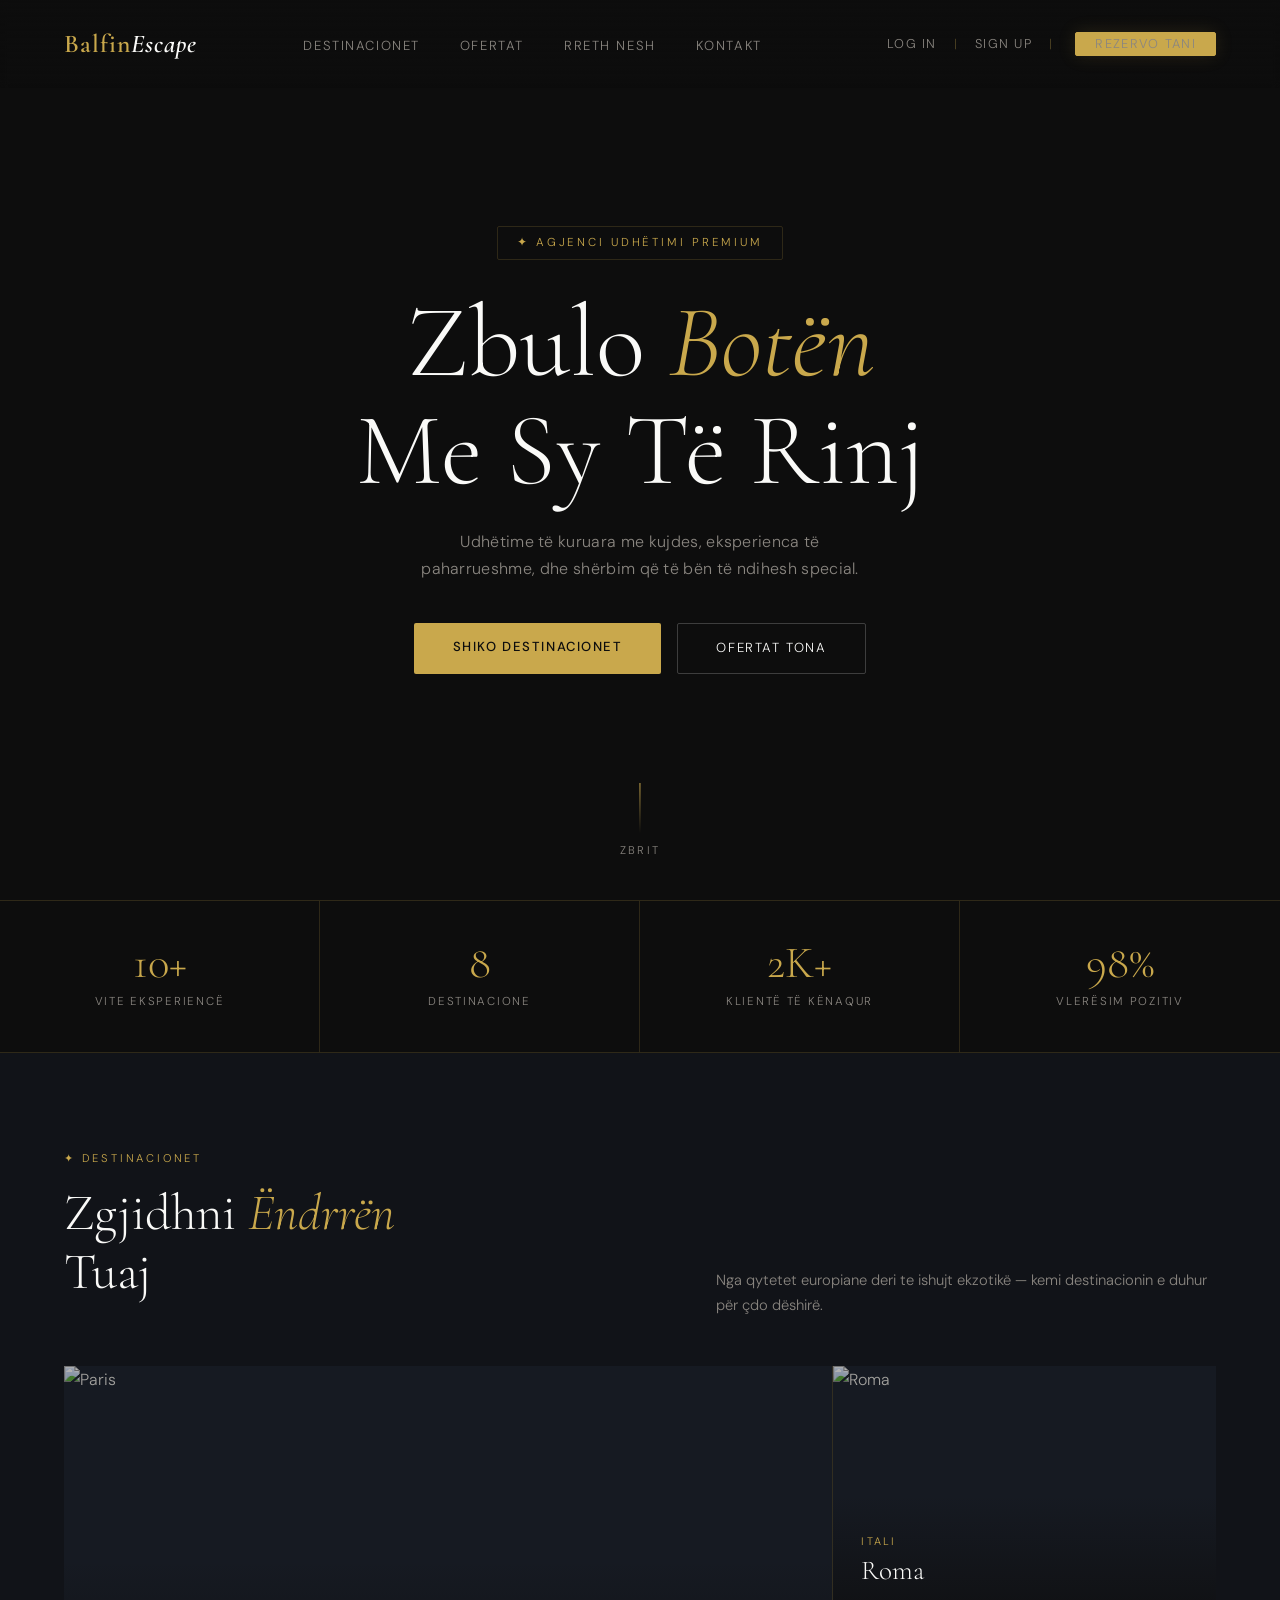
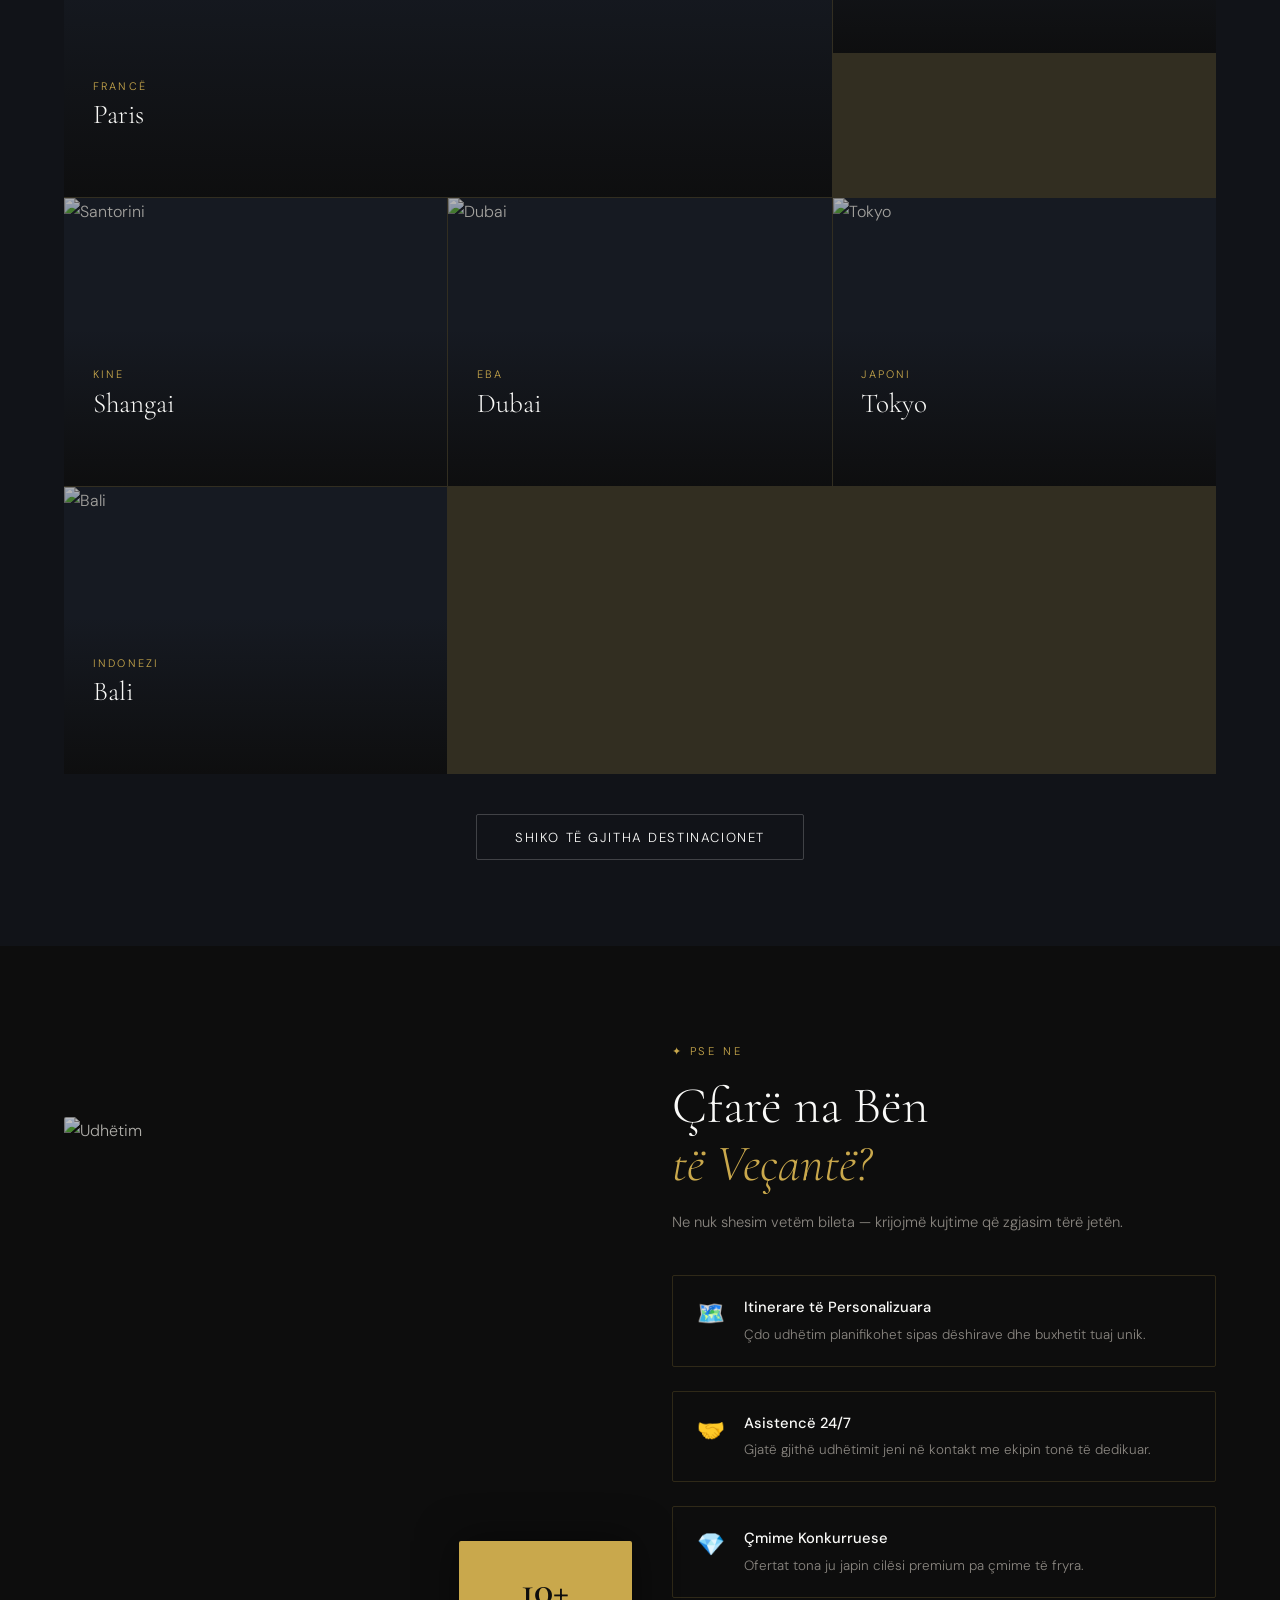
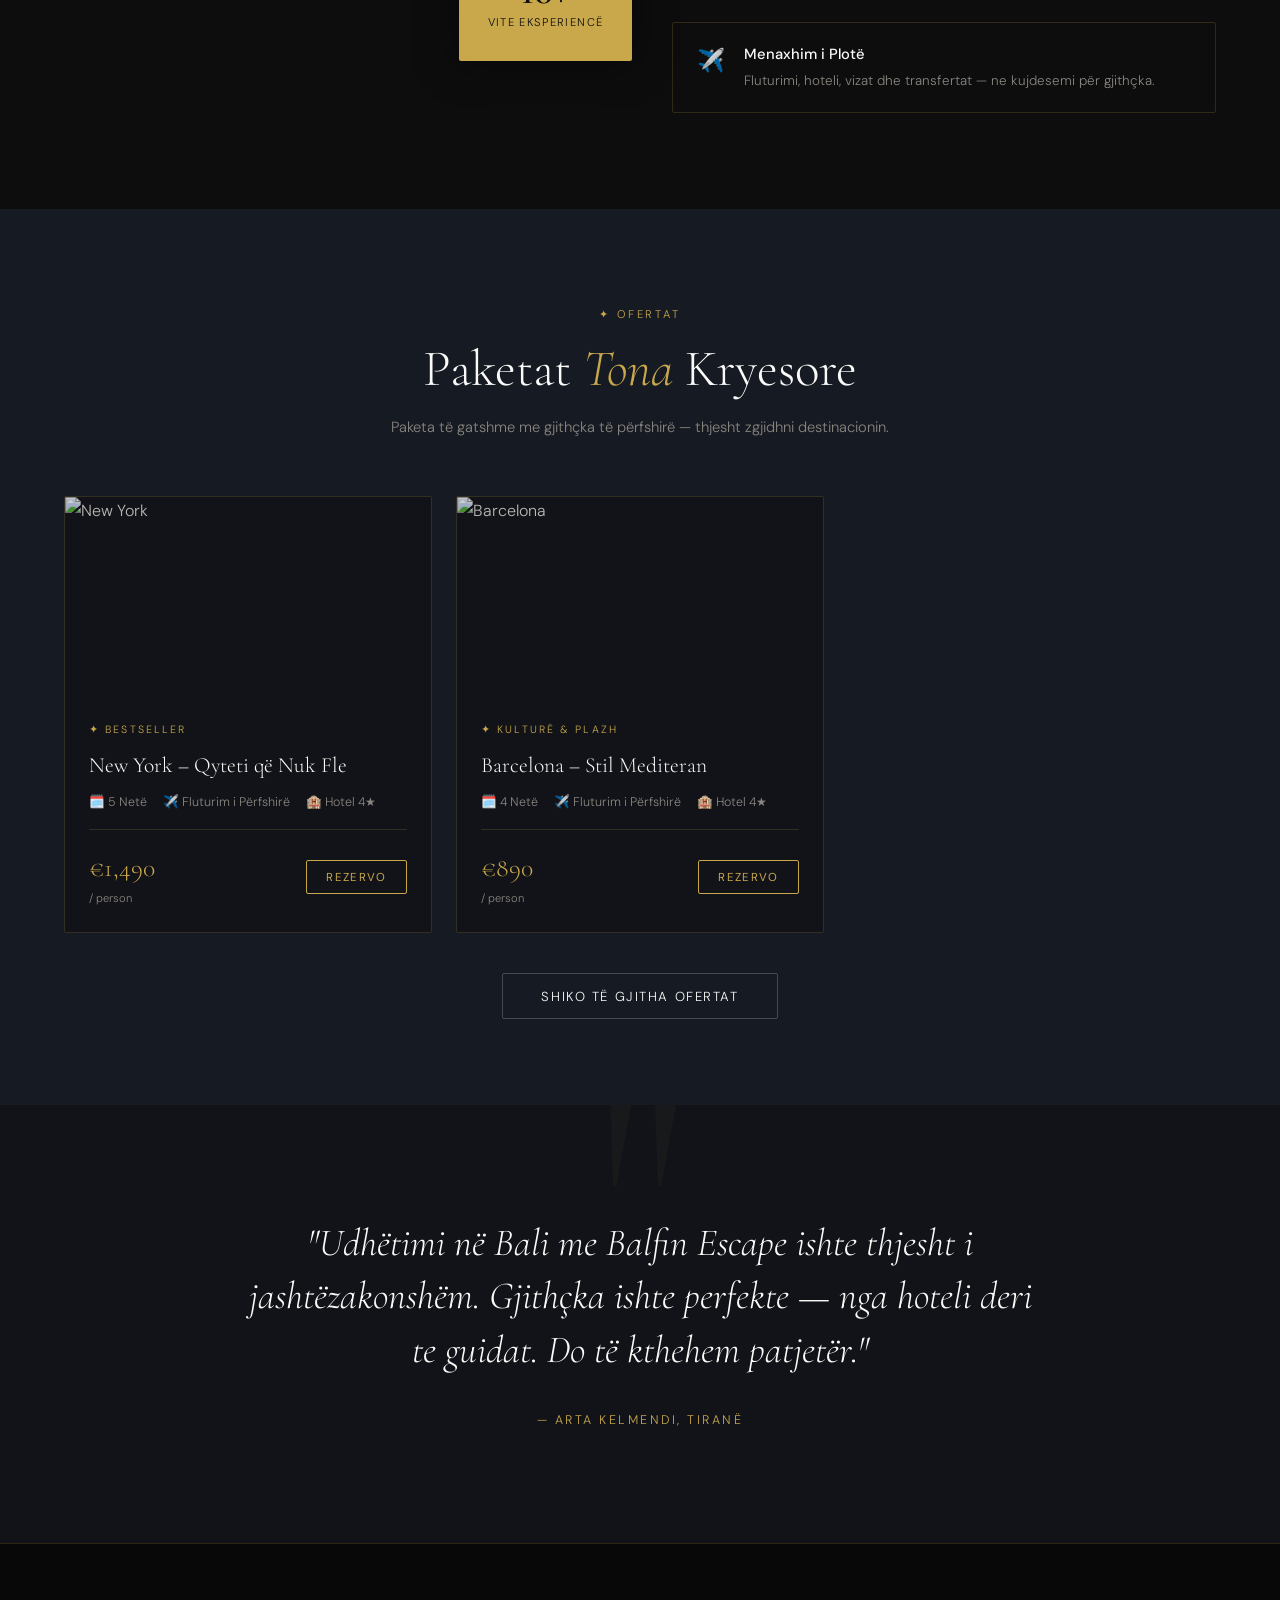
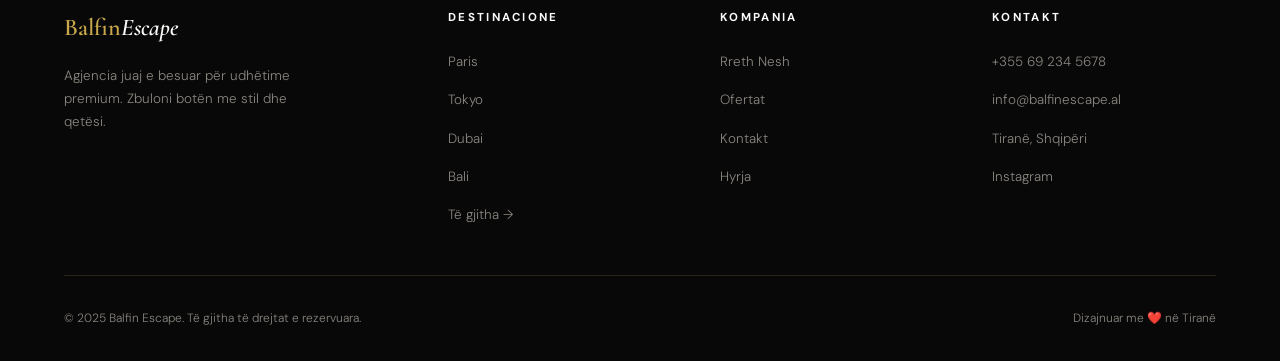
==== commit 40b00144: "Clean final project version" ====
--- a/TravelAgency_Final/index.html
+++ b/TravelAgency_Final/index.html
@@ -17,15 +17,19 @@
     <li><a href="#why">Rreth Nesh</a></li>
     <li><a href="contact.html">Kontakt</a></li>
   </ul>
-  <a href="booking.html" class="nav-cta">Rezervo Tani</a>
+  <div class="nav-actions">
+<a href="javascript:void(0)" onclick="openAuth('login')">Log In</a>
+<a href="javascript:void(0)" onclick="openAuth('signup')">Sign Up</a>
+    <a href="booking.html" class="nav-cta">Rezervo Tani</a>
+  </div>
 </nav>
 
 <section class="hero">
   <div class="hero-bg"></div>
   <div class="hero-content">
     <div class="hero-tag">✦ Agjenci Udhëtimi Premium</div>
-    <h1>Zbulo <em>Botën</em><br/>Me Sy Të Ri</h1>
-    <p>Udhëtime të kuruar me kujdes, eksperienca të paharrueshme, dhe shërbim që të bën të ndihesh special.</p>
+    <h1>Zbulo <em>Botën</em><br/>Me Sy Të Rinj</h1>
+    <p>Udhëtime të kuruara me kujdes, eksperienca të paharrueshme, dhe shërbim që të bën të ndihesh special.</p>
     <div class="hero-btns">
       <a href="#destinations" class="btn-primary">Shiko Destinacionet</a>
       <a href="offers.html" class="btn-outline">Ofertat Tona</a>
@@ -39,7 +43,7 @@
 
 <div class="stats">
   <div class="stat-item"><div class="stat-num">10+</div><div class="stat-label">Vite Eksperiencë</div></div>
-  <div class="stat-item"><div class="stat-num">9</div><div class="stat-label">Destinacione</div></div>
+  <div class="stat-item"><div class="stat-num">8</div><div class="stat-label">Destinacione</div></div>
   <div class="stat-item"><div class="stat-num">2K+</div><div class="stat-label">Klientë të Kënaqur</div></div>
   <div class="stat-item"><div class="stat-num">98%</div><div class="stat-label">Vlerësim Pozitiv</div></div>
 </div>
@@ -48,88 +52,38 @@
   <div class="destinations-header">
     <div>
       <div class="section-label">✦ Destinacionet</div>
-      <h2 class="section-title">Zgjidhni <em>Ëndrrën</em></h2>
-    </div>
-  </div>
-
+      <h2 class="section-title">Zgjidhni <em>Ëndrrën</em><br/>Tuaj</h2>
+    </div>
+    <p class="section-sub">Nga qytetet europiane deri te ishujt ekzotikë — kemi destinacionin e duhur për çdo dëshirë.</p>
+  </div>
   <div class="dest-grid">
-
-
-    <div class="dest-card">
-      <img src="https://images.unsplash.com/photo-1499856871958-5b9627545d1a">
-      <div class="dest-overlay">
-        <div class="dest-city">Paris</div>
-        <button class="dest-btn" onclick="bookDestination('Paris')">Book Now</button>
-      </div>
-    </div>
-
-
-    <div class="dest-card">
-      <img src="https://images.unsplash.com/photo-1515542622106-78bda8ba0e5b">
-      <div class="dest-overlay">
-        <div class="dest-city">Roma</div>
-        <button class="dest-btn" onclick="bookDestination('Roma')">Book Now</button>
-      </div>
-    </div>
-
-
-    <div class="dest-card">
-      <img src="https://images.unsplash.com/photo-1540959733332-eab4deabeeaf">
-      <div class="dest-overlay">
-        <div class="dest-city">Tokyo</div>
-        <button class="dest-btn" onclick="bookDestination('Tokyo')">Book Now</button>
-      </div>
-    </div>
-
-
-    <div class="dest-card">
-      <img src="https://images.unsplash.com/photo-1537996194471-e657df975ab4">
-      <div class="dest-overlay">
-        <div class="dest-city">Bali</div>
-        <button class="dest-btn" onclick="bookDestination('Bali')">Book Now</button>
-      </div>
-    </div>
-
-
-    <div class="dest-card">
-      <img src="https://images.unsplash.com/photo-1513407030348-c983a97b98d8">
-      <div class="dest-overlay">
-        <div class="dest-city">Santorini</div>
-        <button class="dest-btn" onclick="bookDestination('Santorini')">Book Now</button>
-      </div>
-    </div>
-    <div class="dest-card">
-      <img src="https://images.unsplash.com/photo-1555992336-03a23c6b1e34">
-      <div class="dest-overlay">
-        <div class="dest-city">Petra</div>
-        <button class="dest-btn" onclick="bookDestination('Petra')">Book Now</button>
-      </div>
-    <
-    <div class="dest-card">
-      <img src="https://images.unsplash.com/photo-1518684079-3c830dcef090">
-      <div class="dest-overlay">
-        <div class="dest-city">Dubai</div>
-        <button class="dest-btn" onclick="bookDestination('Dubai')">Book Now</button>
-      </div>
-    </div>
-
-    <div class="dest-card">
-      <img src="https://images.unsplash.com/photo-1538970272646-f61fabb3a8a2">
-      <div class="dest-overlay">
-        <div class="dest-city">New York</div>
-        <button class="dest-btn" onclick="bookDestination('New York')">Book Now</button>
-      </div>
-    </div>
-
-
-    <div class="dest-card">
-      <img src="https://images.unsplash.com/photo-1583422409516-2895a77efded">
-      <div class="dest-overlay">
-        <div class="dest-city">Barcelona</div>
-        <button class="dest-btn" onclick="bookDestination('Barcelona')">Book Now</button>
-      </div>
-    </div>
-
+    <div class="dest-card">
+      <img src="https://images.unsplash.com/photo-1499856871958-5b9627545d1a?w=1200&q=80" alt="Paris"/>
+      <div class="dest-overlay"><div class="dest-country">Francë</div><div class="dest-city">Paris</div><a href="destinations.html" class="dest-btn">Zbulo →</a></div>
+    </div>
+    <div class="dest-card">
+      <img src="https://images.unsplash.com/photo-1515542622106-78bda8ba0e5b?w=800&q=80" alt="Roma"/>
+      <div class="dest-overlay"><div class="dest-country">Itali</div><div class="dest-city">Roma</div><a href="destinations.html" class="dest-btn">Zbulo →</a></div>
+    </div>
+    <div class="dest-card">
+      <img src="https://images.unsplash.com/photo-1513407030348-c983a97b98d8?w=800&q=80" alt="Santorini"/>
+      <div class="dest-overlay"><div class="dest-country">Kine</div><div class="dest-city">Shangai</div><a href="destinations.html" class="dest-btn">Zbulo →</a></div>
+    </div>
+    <div class="dest-card">
+      <img src="https://images.unsplash.com/photo-1518684079-3c830dcef090?w=800&q=80" alt="Dubai"/>
+      <div class="dest-overlay"><div class="dest-country">EBA</div><div class="dest-city">Dubai</div><a href="destinations.html" class="dest-btn">Zbulo →</a></div>
+    </div>
+    <div class="dest-card">
+      <img src="https://images.unsplash.com/photo-1540959733332-eab4deabeeaf?w=800&q=80" alt="Tokyo"/>
+      <div class="dest-overlay"><div class="dest-country">Japoni</div><div class="dest-city">Tokyo</div><a href="destinations.html" class="dest-btn">Zbulo →</a></div>
+    </div>
+    <div class="dest-card">
+      <img src="https://images.unsplash.com/photo-1537996194471-e657df975ab4?w=800&q=80" alt="Bali"/>
+      <div class="dest-overlay"><div class="dest-country">Indonezi</div><div class="dest-city">Bali</div><a href="destinations.html" class="dest-btn">Zbulo →</a></div>
+    </div>
+  </div>
+  <div style="text-align:center;margin-top:3rem;">
+    <a href="destinations.html" class="btn-outline">Shiko të gjitha Destinacionet</a>
   </div>
 </section>
 
@@ -153,54 +107,34 @@
   </div>
 </section>
 
-<div class="offers-grid">
-
-  <div class="offer-card">
-    <div class="offer-img"><img src="https://images.unsplash.com/photo-1538970272646-f61fabb3a8a2"></div>
-    <div class="offer-body">
-      <div class="offer-title">New York</div>
-      <div class="offer-price">€1490</div>
-      <button class="book-btn">Book Now</button>
-    </div>
-  </div>
-
-  <div class="offer-card">
-    <div class="offer-img"><img src="https://images.unsplash.com/photo-1583422409516-2895a77efded"></div>
-    <div class="offer-body">
-      <div class="offer-title">Barcelona</div>
-      <div class="offer-price">€890</div>
-      <button class="book-btn">Book Now</button>
-    </div>
-  </div>
-
-  <div class="offer-card">
-    <div class="offer-img"><img src="https://images.unsplash.com/photo-1513407030348-c983a97b98d8"></div>
-    <div class="offer-body">
-      <div class="offer-title">Santorini</div>
-      <div class="offer-price">€950</div>
-      <button class="book-btn">Book Now</button>
-    </div>
-  </div>
-
-  <div class="offer-card">
-    <div class="offer-img"><img src="https://images.unsplash.com/photo-1518684079-3c830dcef090"></div>
-    <div class="offer-body">
-      <div class="offer-title">Dubai</div>
-      <div class="offer-price">€1100</div>
-      <button class="book-btn">Book Now</button>
-    </div>
-  </div>
-
-  <div class="offer-card">
-    <div class="offer-img"><img src="https://images.unsplash.com/photo-1499856871958-5b9627545d1a"></div>
-    <div class="offer-body">
-      <div class="offer-title">Paris</div>
-      <div class="offer-price">€799</div>
-      <button class="book-btn">Book Now</button>
-    </div>
-  </div>
-
-</div>
+<section id="offers">
+  <div style="text-align:center;margin-bottom:3.5rem;">
+    <div class="section-label">✦ Ofertat</div>
+    <h2 class="section-title">Paketat <em>Tona</em> Kryesore</h2>
+    <p class="section-sub" style="margin:0 auto;">Paketa të gatshme me gjithçka të përfshirë — thjesht zgjidhni destinacionin.</p>
+  </div>
+  <div class="offers-grid">
+    <div class="offer-card">
+      <div class="offer-img"><img src="https://images.unsplash.com/photo-1538970272646-f61fabb3a8a2?w=600&q=80" alt="New York"/></div>
+      <div class="offer-body">
+        <div class="offer-tag">✦ Bestseller</div>
+        <div class="offer-title">New York – Qyteti që Nuk Fle</div>
+        <div class="offer-details"><span>🗓️ 5 Netë</span><span>✈️ Fluturim i Përfshirë</span><span>🏨 Hotel 4★</span></div>
+        <div class="offer-price"><div><div class="price-num">€1,490</div><div class="price-per">/ person</div></div><button class="book-btn" onclick="location.href='booking.html'">Rezervo</button></div>
+      </div>
+    </div>
+    <div class="offer-card">
+      <div class="offer-img"><img src="https://images.unsplash.com/photo-1583422409516-2895a77efded?w=600&q=80" alt="Barcelona"/></div>
+      <div class="offer-body">
+        <div class="offer-tag">✦ Kulturë & Plazh</div>
+        <div class="offer-title">Barcelona – Stil Mediteran</div>
+        <div class="offer-details"><span>🗓️ 4 Netë</span><span>✈️ Fluturim i Përfshirë</span><span>🏨 Hotel 4★</span></div>
+        <div class="offer-price"><div><div class="price-num">€890</div><div class="price-per">/ person</div></div><button class="book-btn" onclick="location.href='booking.html'">Rezervo</button></div>
+      </div>
+    </div>
+  </div>
+  <div style="text-align:center;margin-top:3rem;"><a href="offers.html" class="btn-outline">Shiko të gjitha Ofertat</a></div>
+</section>
 
 <section id="testimonial">
   <p class="testimonial-text">"Udhëtimi në Bali me Balfin Escape ishte thjesht i jashtëzakonshëm. Gjithçka ishte perfekte — nga hoteli deri te guidat. Do të kthehem patjetër."</p>
@@ -219,7 +153,7 @@
     </div>
     <div class="footer-col">
       <h4>Kompania</h4>
-      <ul><li><a href="about.html">Rreth Nesh</a></li><li><a href="offers.html">Ofertat</a></li><li><a href="contact.html">Kontakt</a></li><li><a href="login.html">Hyrja</a></li></ul>
+      <ul><li><a href="about.html">Rreth Nesh</a></li><li><a href="offers.html">Ofertat</a></li><li><a href="contact.html">Kontakt</a></li><li><a href="../../TravelAgency_Final/login.html">Hyrja</a></li></ul>
     </div>
     <div class="footer-col">
       <h4>Kontakt</h4>
@@ -232,6 +166,41 @@
   </div>
 </footer>
 
+<div id="authModal" class="auth-modal">
+
+  <div class="auth-box">
+
+    <span class="auth-close" onclick="closeAuth()">&times;</span>
+
+    <!-- LOGIN -->
+    <div id="loginForm">
+      <h2>Log In</h2>
+      <input type="text" placeholder="Email">
+      <input type="password" placeholder="Password">
+      <button class="auth-btn">Log In</button>
+
+      <div class="auth-switch">
+        Nuk ke llogari?
+        <a href="javascript:void(0)" onclick="showSignup()">Sign Up</a>
+      </div>
+    </div>
+
+    <!-- SIGN UP -->
+    <div id="signupForm" style="display:none;">
+      <h2>Sign Up</h2>
+      <input type="text" placeholder="Emri">
+      <input type="text" placeholder="Email">
+      <input type="password" placeholder="Password">
+      <button class="auth-btn">Sign Up</button>
+
+      <div class="auth-switch">
+        Ke llogari?
+        <a href="javascript:void(0)" onclick="showLogin()">Log In</a>
+      </div>
+    </div>
+
+  </div>
+</div>
 <script src="js/script.js"></script>
 </body>
-</html> index
+</html>
--- a/TravelAgency_Final/css/style.css
+++ b/TravelAgency_Final/css/style.css
@@ -23,7 +23,7 @@
 a { text-decoration: none; color: inherit; }
 img { display: block; width: 100%; object-fit: cover; }
 
-
+/* NAVBAR */
 nav {
   position: fixed; top: 0; left: 0; right: 0; z-index: 100;
   display: flex; align-items: center; justify-content: space-between;
@@ -41,7 +41,7 @@
 .nav-cta { font-size: 0.8rem; letter-spacing: 0.1em; text-transform: uppercase; padding: 0.65rem 1.6rem; border: 1px solid var(--gold); color: var(--gold); border-radius: 2px; transition: background 0.3s, color 0.3s; }
 .nav-cta:hover { background: var(--gold); color: var(--dark); }
 
-
+/* HERO */
 .hero { position: relative; height: 100vh; display: flex; align-items: center; justify-content: center; overflow: hidden; }
 .hero-bg {
   position: absolute; inset: 0;
@@ -66,7 +66,7 @@
 .scroll-line { width: 1px; height: 50px; background: linear-gradient(to bottom, var(--gold), transparent); animation: scrollPulse 2s ease-in-out infinite; }
 @keyframes scrollPulse { 0%, 100% { opacity: 0.4; } 50% { opacity: 1; } }
 
-
+/* STATS */
 .stats { display: grid; grid-template-columns: repeat(4, 1fr); border-top: 1px solid var(--border); border-bottom: 1px solid var(--border); }
 .stat-item { padding: 2.5rem 2rem; text-align: center; border-right: 1px solid var(--border); transition: background 0.3s; }
 .stat-item:last-child { border-right: none; }
@@ -74,14 +74,14 @@
 .stat-num { font-family: 'Cormorant Garamond', serif; font-size: 2.8rem; font-weight: 300; color: var(--gold); line-height: 1; }
 .stat-label { font-size: 0.72rem; letter-spacing: 0.15em; text-transform: uppercase; color: var(--muted); margin-top: 0.4rem; }
 
-
+/* SECTIONS */
 section { padding: 6rem 4rem; }
 .section-label { font-size: 0.7rem; letter-spacing: 0.25em; text-transform: uppercase; color: var(--gold); margin-bottom: 1rem; }
 .section-title { font-family: 'Cormorant Garamond', serif; font-size: clamp(2.2rem, 4vw, 3.5rem); font-weight: 300; line-height: 1.15; color: var(--white); margin-bottom: 1rem; }
 .section-title em { font-style: italic; color: var(--gold); }
 .section-sub { font-size: 0.92rem; color: var(--muted); max-width: 500px; margin-bottom: 3.5rem; }
 
-
+/* DESTINATIONS */
 #destinations { background: var(--deep); }
 .destinations-header { display: flex; justify-content: space-between; align-items: flex-end; margin-bottom: 3rem; flex-wrap: wrap; gap: 1rem; }
 .destinations-header .section-sub { margin-bottom: 0; }
@@ -96,7 +96,7 @@
 .dest-btn { margin-top: 1rem; display: inline-block; font-size: 0.72rem; letter-spacing: 0.15em; text-transform: uppercase; color: var(--gold); border-bottom: 1px solid var(--gold); padding-bottom: 2px; opacity: 0; transform: translateY(8px); transition: opacity 0.4s, transform 0.4s; }
 .dest-card:hover .dest-btn { opacity: 1; transform: translateY(0); }
 
-
+/* WHY US */
 #why { background: var(--dark); }
 .why-grid { display: grid; grid-template-columns: 1fr 1fr; gap: 4rem; align-items: center; }
 .why-visual { position: relative; }
@@ -111,7 +111,7 @@
 .why-item-title { font-weight: 500; color: var(--white); margin-bottom: 0.2rem; font-size: 0.92rem; }
 .why-item-text { font-size: 0.84rem; color: var(--muted); }
 
-
+/* OFFERS */
 #offers { background: var(--panel); }
 .offers-grid { display: grid; grid-template-columns: repeat(3, 1fr); gap: 1.5rem; }
 .offer-card { background: var(--deep); border: 1px solid var(--border); border-radius: 2px; overflow: hidden; transition: transform 0.4s, border-color 0.4s; }
@@ -129,13 +129,13 @@
 .book-btn { font-size: 0.72rem; letter-spacing: 0.12em; text-transform: uppercase; padding: 0.55rem 1.2rem; background: transparent; border: 1px solid var(--gold); color: var(--gold); border-radius: 2px; cursor: pointer; transition: background 0.3s, color 0.3s; font-family: 'DM Sans', sans-serif; }
 .book-btn:hover { background: var(--gold); color: var(--dark); }
 
-
+/* TESTIMONIAL */
 #testimonial { background: var(--deep); text-align: center; padding: 7rem 4rem; position: relative; overflow: hidden; }
 #testimonial::before { content: '"'; font-family: 'Cormorant Garamond', serif; font-size: 20rem; font-weight: 300; color: var(--gold); opacity: 0.04; position: absolute; top: -4rem; left: 50%; transform: translateX(-50%); line-height: 1; pointer-events: none; }
 .testimonial-text { font-family: 'Cormorant Garamond', serif; font-size: clamp(1.5rem, 3vw, 2.5rem); font-weight: 300; font-style: italic; color: var(--white); max-width: 800px; margin: 0 auto 2rem; line-height: 1.4; position: relative; z-index: 1; }
 .testimonial-author { font-size: 0.78rem; letter-spacing: 0.2em; text-transform: uppercase; color: var(--gold); }
 
-
+/* FOOTER */
 footer { background: #080808; border-top: 1px solid var(--border); padding: 4rem 4rem 2rem; }
 .footer-grid { display: grid; grid-template-columns: 1.5fr 1fr 1fr 1fr; gap: 3rem; padding-bottom: 3rem; border-bottom: 1px solid var(--border); margin-bottom: 2rem; }
 .footer-logo { font-family: 'Cormorant Garamond', serif; font-size: 1.5rem; font-weight: 600; color: var(--gold); margin-bottom: 1rem; }
@@ -147,7 +147,7 @@
 .footer-col ul li a:hover { color: var(--gold); }
 .footer-bottom { display: flex; justify-content: space-between; align-items: center; flex-wrap: wrap; gap: 1rem; font-size: 0.75rem; color: var(--muted); }
 
-
+/* RESPONSIVE */
 @media (max-width: 1100px) {
   nav { padding: 1.2rem 2rem; }
   section { padding: 5rem 2rem; }
@@ -168,4 +168,124 @@
   .offers-grid { grid-template-columns: 1fr; }
   .footer-grid { grid-template-columns: 1fr; gap: 2rem; }
   #testimonial { padding: 5rem 1.5rem; }
+}
+
+/* ================= AUTH MODAL ================= */
+
+.auth-modal {
+  display: none;
+  position: fixed;
+  inset: 0;
+  background: rgba(0,0,0,0.75);
+  justify-content: center;
+  align-items: center;
+  z-index: 9999;
+}
+
+.auth-box {
+  background: var(--panel);
+  padding: 2.5rem;
+  width: 350px;
+  border-radius: 6px;
+  border: 1px solid var(--border);
+  position: relative;
+}
+
+.auth-box h2 {
+  color: var(--white);
+  margin-bottom: 1rem;
+  font-family: 'Cormorant Garamond', serif;
+}
+
+.auth-box input {
+  width: 100%;
+  padding: 0.8rem;
+  margin-bottom: 1rem;
+  background: var(--deep);
+  border: 1px solid var(--border);
+  color: var(--white);
+  outline: none;
+}
+
+.auth-btn {
+  width: 100%;
+  padding: 0.8rem;
+  background: var(--gold);
+  border: none;
+  cursor: pointer;
+  font-weight: 500;
+}
+
+.auth-switch {
+  margin-top: 1rem;
+  font-size: 0.8rem;
+  color: var(--muted);
+  text-align: center;
+}
+
+.auth-switch a {
+  color: var(--gold);
+  cursor: pointer;
+}
+
+.auth-close {
+  position: absolute;
+  top: 10px;
+  right: 15px;
+  font-size: 1.5rem;
+  cursor: pointer;
+  color: var(--white);
+}
+
+.nav-actions {
+  display: flex;
+  align-items: center;
+  gap: 0;
+}
+
+.nav-actions a {
+  font-size: 0.8rem;
+  letter-spacing: 0.1em;
+  text-transform: uppercase;
+  color: var(--muted);
+  transition: color 0.3s;
+  padding: 0 1.2rem;
+  position: relative;
+}
+
+.nav-actions a:hover {
+  color: var(--gold);
+}
+
+
+.nav-actions a:not(:last-child)::after {
+  content: "|";
+  position: absolute;
+  right: -2px;
+  color: rgba(201,168,76,0.35);
+}
+.nav-cta {
+  margin-left: 1.5rem;
+  padding: 0.6rem 1.4rem;
+  border: 1px solid var(--gold);
+  background: var(--gold);
+  color: var(--dark);
+  font-size: 0.78rem;
+  letter-spacing: 0.12em;
+  text-transform: uppercase;
+  border-radius: 2px;
+  transition: all 0.3s ease;
+  box-shadow: 0 0 18px rgba(201,168,76,0.15);
+}
+
+.nav-cta:hover {
+  background: transparent;
+  color: var(--gold);
+  box-shadow: 0 0 25px rgba(201,168,76,0.35);
+}.offer-card img {
+  width: 100%;
+  height: 240px;
+  object-fit: cover;
+  object-position: center;
+  display: block;
 }
